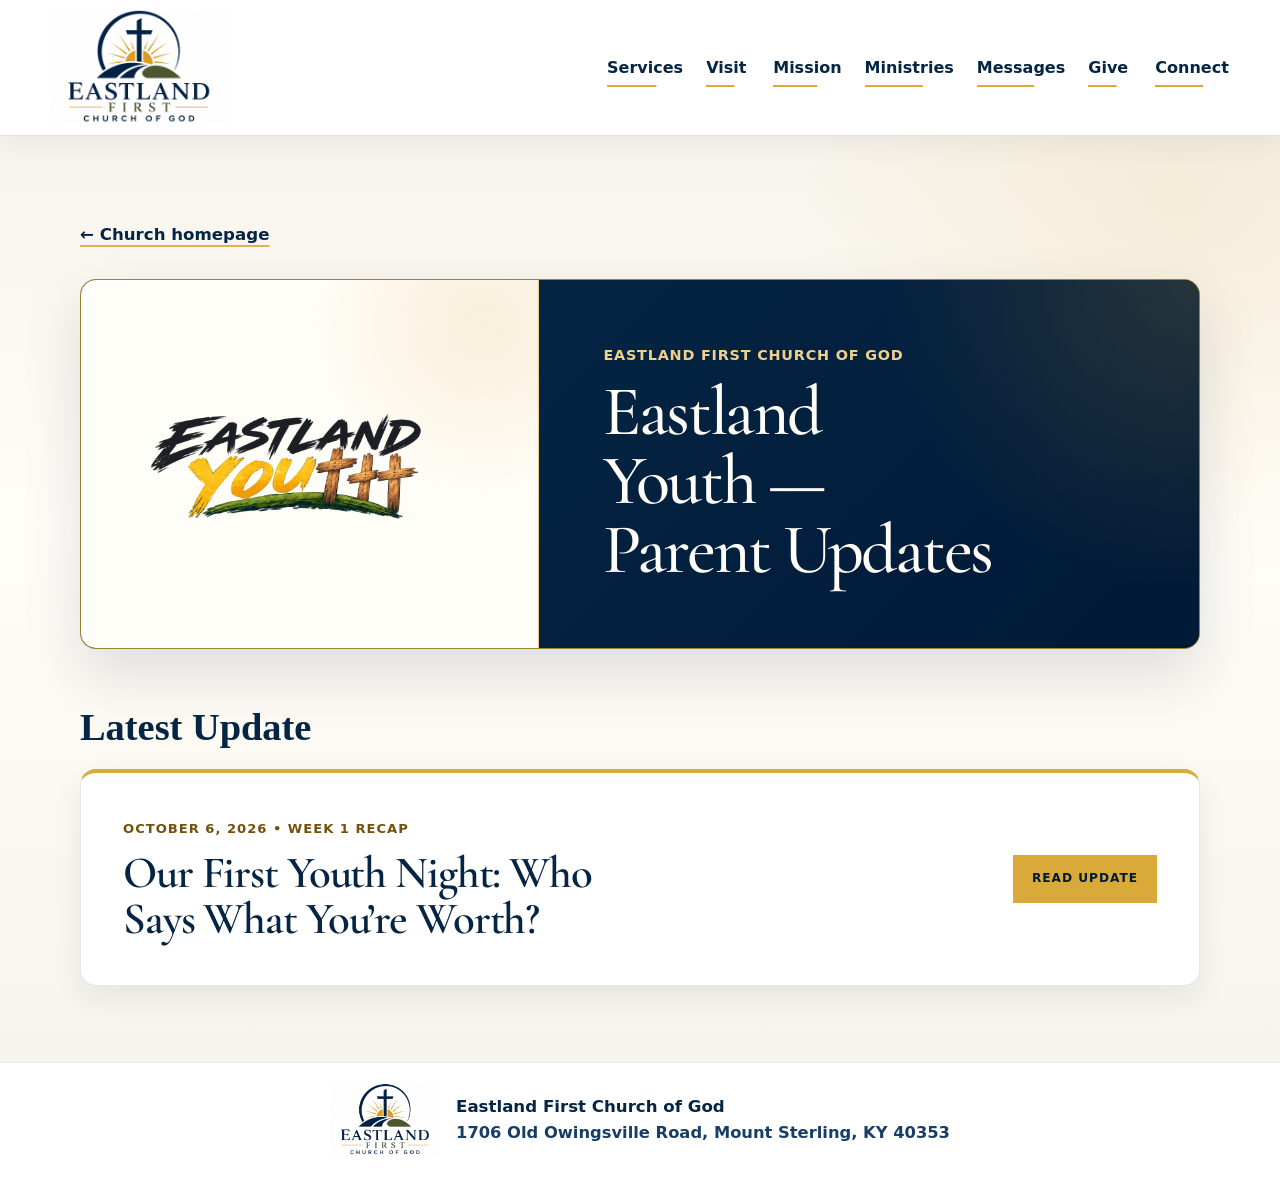
==== parent-updates/index.html @ b1d464b3 "Publish Eastland youth updates" ====
<!doctype html>
<html lang="en">
  <head>
    <!-- Google tag (gtag.js) -->
    <script async src="https://www.googletagmanager.com/gtag/js?id=G-13J60JNE1Y"></script>
    <script>
      window.dataLayer = window.dataLayer || [];
      function gtag() {
        dataLayer.push(arguments);
      }
      gtag("js", new Date());
      gtag("config", "G-13J60JNE1Y");
    </script>

    <meta charset="utf-8" />
    <meta name="viewport" content="width=device-width, initial-scale=1" />
    <meta
      name="description"
      content="Read Eastland Youth Parent Updates from Eastland First Church of God, including lesson recaps and ways families can continue the conversation at home."
    />
    <meta name="theme-color" content="#052544" />
    <meta name="apple-mobile-web-app-title" content="Eastland First" />
    <meta name="application-name" content="Eastland First Church of God" />
    <meta name="robots" content="index, follow" />
    <link rel="canonical" href="https://eastlandfirstchurchofgod.com/parent-updates/" />
    <title>Eastland Youth — Parent Updates | Eastland First Church of God</title>
    <link rel="preconnect" href="https://www.googletagmanager.com" />
    <link rel="dns-prefetch" href="https://www.googletagmanager.com" />
    <meta property="og:site_name" content="Eastland First Church of God" />
    <meta property="og:title" content="Eastland Youth — Parent Updates" />
    <meta
      property="og:description"
      content="Lesson recaps and ways families can continue the conversation at home with Eastland Youth."
    />
    <meta property="og:type" content="website" />
    <meta property="og:url" content="https://eastlandfirstchurchofgod.com/parent-updates/" />
    <meta
      property="og:image"
      content="https://eastlandfirstchurchofgod.com/assets/images/Eastland_Youth_No_Blue_Transparent.png"
    />
    <meta property="og:image:alt" content="Eastland Youth logo" />
    <meta property="og:locale" content="en_US" />
    <meta name="twitter:card" content="summary_large_image" />
    <meta name="twitter:title" content="Eastland Youth — Parent Updates" />
    <meta
      name="twitter:description"
      content="Lesson recaps and ways families can continue the conversation at home with Eastland Youth."
    />
    <meta
      name="twitter:image"
      content="https://eastlandfirstchurchofgod.com/assets/images/Eastland_Youth_No_Blue_Transparent.png"
    />
    <meta name="twitter:image:alt" content="Eastland Youth logo" />
    <link rel="icon" href="../assets/icons/favicon-32.png" sizes="32x32" type="image/png" />
    <link rel="icon" href="../assets/icons/icon-192.png" sizes="192x192" type="image/png" />
    <link rel="apple-touch-icon" href="../assets/icons/apple-touch-icon.png" />
    <link rel="manifest" href="../site.webmanifest" />
    <link rel="preconnect" href="https://fonts.googleapis.com" />
    <link rel="preconnect" href="https://fonts.gstatic.com" crossorigin />
    <link
      href="https://fonts.googleapis.com/css2?family=Cormorant+Garamond:ital,wght@0,400;0,500;0,600;1,500&amp;family=Manrope:wght@400;500;600;700&amp;display=swap"
      rel="stylesheet"
    />
    <link rel="stylesheet" href="../styles.css" />
    <link rel="stylesheet" href="../newsletter.css" />
  </head>
  <body class="newsletter-page">
    <header class="site-header">
      <a class="brand" href="../" aria-label="Eastland First Church of God home">
        <img
          src="../assets/images/eastland-logo.jpg"
          alt="Eastland First Church of God"
          width="360"
          height="240"
          decoding="async"
        />
      </a>

      <button
        class="nav-toggle"
        type="button"
        aria-expanded="false"
        aria-controls="main-navigation"
      >
        <span>Menu</span>
        <span class="nav-toggle-icon" aria-hidden="true"></span>
      </button>

      <nav class="main-nav" id="main-navigation" aria-label="Main navigation">
        <a href="../#service-times">Services</a>
        <a href="../#visit">Visit</a>
        <a href="../#mission">Mission</a>
        <a href="../#ministries">Ministries</a>
        <a href="../#messages">Messages</a>
        <a href="../#giving">Give</a>
        <a href="../#connect">Connect</a>
      </nav>
    </header>

    <main class="newsletter-main" id="top">
      <div class="newsletter-shell">
        <nav class="newsletter-utility" aria-label="Parent Updates navigation">
          <a href="../">← Church homepage</a>
        </nav>

        <header class="newsletter-masthead">
          <div class="newsletter-logo-panel">
            <img
              src="../assets/images/Eastland_Youth_No_Blue_Transparent.png"
              alt="Eastland Youth logo"
              width="2048"
              height="684"
            />
          </div>
          <div class="newsletter-heading-panel">
            <p class="eyebrow">Eastland First Church of God</p>
            <h1>Eastland Youth — Parent Updates</h1>
          </div>
        </header>

        <section class="newsletter-list" aria-labelledby="updates-list-title">
          <h2 class="newsletter-list-heading" id="updates-list-title">Latest Update</h2>
          <article class="newsletter-entry">
            <div>
              <time datetime="2026-10-06">October 6, 2026 • Week 1 Recap</time>
              <h2>Our First Youth Night: Who Says What You’re Worth?</h2>
            </div>
            <a
              class="newsletter-entry-link"
              href="2026-10-06-who-says-what-youre-worth/"
            >
              Read update
            </a>
          </article>
        </section>
      </div>
    </main>

    <footer class="site-footer">
      <img
        src="../assets/images/eastland-logo.jpg"
        alt=""
        width="180"
        height="120"
        loading="lazy"
        decoding="async"
      />
      <div>
        <p>Eastland First Church of God</p>
        <address>1706 Old Owingsville Road, Mount Sterling, KY 40353</address>
      </div>
    </footer>
    <a class="back-to-top" href="#top" aria-label="Back to top">↑</a>
    <script>
      const navigationToggle = document.querySelector(".nav-toggle");
      const mainNavigation = document.querySelector(".main-nav");
      document.body.classList.add("nav-ready");

      const closeNavigation = () => {
        navigationToggle.setAttribute("aria-expanded", "false");
        mainNavigation.classList.remove("is-open");
      };

      navigationToggle.addEventListener("click", () => {
        const isOpen = navigationToggle.getAttribute("aria-expanded") === "true";
        navigationToggle.setAttribute("aria-expanded", String(!isOpen));
        mainNavigation.classList.toggle("is-open", !isOpen);
      });

      mainNavigation.addEventListener("click", (event) => {
        if (event.target.closest("a")) closeNavigation();
      });

      document.addEventListener("keydown", (event) => {
        if (event.key === "Escape") {
          closeNavigation();
          navigationToggle.focus();
        }
      });

      const backToTopButton = document.querySelector(".back-to-top");
      const toggleBackToTop = () => {
        backToTopButton.classList.toggle("is-visible", window.scrollY > 500);
      };

      toggleBackToTop();
      window.addEventListener("scroll", toggleBackToTop, { passive: true });
    </script>
  </body>
</html>
---- styles.css ----
:root {
  --eastland-navy: #052544;
  --eastland-navy-deep: #001936;
  --eastland-blue: #163e66;
  --eastland-gold: #d9a93a;
  --eastland-olive: #5d6132;
  --eastland-cream: #f7f4ec;
  --eastland-paper: #ffffff;
  --eastland-ink: #142231;
  --shadow: 0 24px 60px rgba(0, 25, 54, 0.13);
  --shadow-soft: 0 12px 30px rgba(0, 25, 54, 0.075);
  --radius: 16px;
}

/* RCS-01: approved Premium V2 homepage hero only. */
.hero.hero-approved-v2 {
  --hero-navy-deep: #001936;
  --hero-gold: #d6a83f;
  --hero-gold-soft: #f1d18a;
  --hero-olive: #4f552b;
  --hero-display: "Cormorant Garamond", Georgia, "Times New Roman", serif;
  --hero-sans: "Manrope", "Segoe UI", Arial, Helvetica, sans-serif;
  --hero-shell: 1240px;
  position: relative;
  isolation: isolate;
  display: grid;
  grid-template-columns: 1fr;
  min-height: min(850px, calc(100svh - 88px));
  align-items: center;
  gap: 0;
  overflow: hidden;
  padding: 0;
  background: var(--hero-navy-deep);
  color: #ffffff;
  font-family: var(--hero-sans);
}

.hero.hero-approved-v2::before {
  position: absolute;
  z-index: -1;
  inset: 0;
  background:
    linear-gradient(90deg, rgba(0, 15, 34, 0.76) 0%, rgba(0, 20, 44, 0.43) 44%, rgba(0, 20, 44, 0.08) 74%, rgba(0, 20, 44, 0.02) 100%),
    linear-gradient(180deg, rgba(0, 20, 44, 0.01), rgba(0, 20, 44, 0.24));
  content: "";
}

.hero.hero-approved-v2::after {
  position: absolute;
  right: 0;
  bottom: 0;
  left: 0;
  height: 3px;
  background: linear-gradient(90deg, var(--hero-gold), #f3d78c 52%, var(--hero-olive));
  content: "";
}

.hero-approved-v2 .hero-backdrop {
  position: absolute;
  z-index: -2;
  inset: 0;
}

.hero-approved-v2 .hero-backdrop img {
  width: 100%;
  height: 100%;
  filter: saturate(0.86) contrast(1.04);
  object-fit: cover;
  object-position: center;
}

.hero-approved-v2 .hero-inner {
  position: relative;
  display: grid;
  width: min(var(--hero-shell), calc(100% - 48px));
  min-height: inherit;
  align-items: center;
  margin-inline: auto;
  padding-block: clamp(94px, 10vw, 146px) 170px;
}

.hero-approved-v2 .hero-copy {
  position: relative;
  max-width: 790px;
  padding-left: clamp(22px, 2.8vw, 38px);
}

.hero-approved-v2 .hero-copy::before {
  position: absolute;
  top: 4px;
  bottom: 8px;
  left: 0;
  width: 2px;
  background: linear-gradient(180deg, var(--hero-gold), rgba(214, 168, 63, 0.06));
  content: "";
}

.hero-approved-v2 .eyebrow-on-dark {
  max-width: none;
  margin: 0 0 14px;
  color: var(--hero-gold-soft);
  font-family: var(--hero-sans);
  font-size: 0.71rem;
  font-weight: 700;
  letter-spacing: 0.18em;
  line-height: 1.45;
  text-transform: uppercase;
}

.hero.hero-approved-v2 h1 {
  max-width: 11.8ch;
  margin: 0;
  color: inherit;
  font-family: var(--hero-display);
  font-size: clamp(3.6rem, 6.55vw, 6.75rem);
  font-weight: 500;
  letter-spacing: -0.035em;
  line-height: 0.98;
  text-shadow: 0 5px 32px rgba(0, 14, 31, 0.44);
  text-wrap: balance;
}

.hero.hero-approved-v2 h1 span,
.hero.hero-approved-v2 h1 em {
  display: block;
}

.hero.hero-approved-v2 h1 em {
  margin-top: 0.04em;
  color: var(--hero-gold-soft);
  font-weight: 500;
}

.hero-approved-v2 .hero-copy > p:not(.eyebrow) {
  max-width: 50ch;
  margin: 29px 0 0;
  color: rgba(255, 255, 255, 0.9);
  font-family: var(--hero-sans);
  font-size: clamp(1.04rem, 1.25vw, 1.17rem);
  line-height: 1.82;
  text-shadow: 0 2px 18px rgba(0, 14, 31, 0.55);
}

.hero-approved-v2 .hero-actions {
  display: flex;
  flex-wrap: wrap;
  gap: 12px;
  margin-top: 36px;
}

.hero-approved-v2 .button {
  display: inline-flex;
  min-height: 52px;
  align-items: center;
  justify-content: center;
  padding: 13px 22px;
  border: 1px solid transparent;
  border-radius: 0;
  font-family: var(--hero-sans);
  font-size: 0.73rem;
  font-weight: 700;
  letter-spacing: 0.11em;
  line-height: 1.25;
  text-align: center;
  text-decoration: none;
  text-transform: uppercase;
}

.hero-approved-v2 .button-gold {
  background: var(--hero-gold);
  color: var(--hero-navy-deep);
}

.hero-approved-v2 .button-gold:hover,
.hero-approved-v2 .button-gold:focus-visible {
  background: #e4bd61;
  box-shadow: 0 14px 34px rgba(0, 15, 34, 0.24);
}

.hero-approved-v2 .button-ghost {
  border-color: rgba(255, 255, 255, 0.55);
  color: #ffffff;
}

.hero-approved-v2 .button-ghost:hover,
.hero-approved-v2 .button-ghost:focus-visible {
  border-color: #ffffff;
  background: rgba(255, 255, 255, 0.1);
}

.hero-approved-v2 .hero-service-note {
  position: absolute;
  right: 0;
  bottom: 0;
  display: grid;
  width: min(620px, 52vw);
  padding: 25px 30px 27px;
  border-top: 1px solid rgba(255, 255, 255, 0.22);
  border-left: 1px solid rgba(255, 255, 255, 0.22);
  background: rgba(0, 25, 54, 0.9);
  backdrop-filter: blur(16px);
}

.hero-approved-v2 .hero-service-note > span {
  color: var(--hero-gold-soft);
  font-size: 0.66rem;
  font-weight: 700;
  letter-spacing: 0.18em;
  text-transform: uppercase;
}

.hero-approved-v2 .hero-service-times {
  display: grid;
  grid-template-columns: repeat(3, minmax(0, 1fr));
  gap: 16px;
  margin-top: 11px;
}

.hero-approved-v2 .hero-service-times > div + div {
  padding-left: 18px;
  border-left: 1px solid rgba(255, 255, 255, 0.2);
}

.hero-approved-v2 .hero-service-label {
  display: block;
  color: rgba(255, 255, 255, 0.65);
  font-size: 0.63rem;
  font-weight: 700;
  letter-spacing: 0.12em;
  text-transform: uppercase;
}

.hero-approved-v2 .hero-service-times strong {
  display: block;
  margin-top: 4px;
  font-family: var(--hero-display);
  font-size: clamp(1.45rem, 2vw, 1.9rem);
  font-weight: 500;
  letter-spacing: -0.025em;
  line-height: 1.1;
}

.hero-approved-v2 .hero-service-times .hero-time-period {
  display: inline;
  margin-left: 3px;
  color: rgba(255, 255, 255, 0.68);
  font-family: var(--hero-sans);
  font-size: 0.5em;
  font-weight: 700;
  letter-spacing: 0.1em;
  vertical-align: 0.22em;
}

.hero-approved-v2 .hero-service-note a {
  margin-top: 13px;
  color: rgba(255, 255, 255, 0.74);
  font-size: 0.72rem;
  font-weight: 600;
  letter-spacing: 0.035em;
  text-decoration: none;
}

.hero-approved-v2 .hero-service-note a span {
  color: var(--hero-gold-soft);
}

@media (max-width: 960px) {
  .hero.hero-approved-v2 {
    min-height: 780px;
  }

  .hero-approved-v2 .hero-backdrop img {
    object-position: 62% center;
  }
}

@media (max-width: 680px) {
  .hero.hero-approved-v2 {
    min-height: 820px;
    align-items: end;
  }

  .hero.hero-approved-v2::before {
    background:
      linear-gradient(180deg, rgba(0, 20, 44, 0.03) 8%, rgba(0, 20, 44, 0.57) 45%, rgba(0, 20, 44, 0.98) 78%, rgba(0, 20, 44, 1) 100%);
  }

  .hero-approved-v2 .hero-backdrop img {
    object-fit: contain;
    object-position: center top;
  }

  .hero-approved-v2 .hero-inner {
    display: block;
    width: min(100% - 40px, var(--hero-shell));
    padding: 210px 0 0;
  }

  .hero-approved-v2 .hero-copy {
    padding-left: 18px;
  }

  .hero-approved-v2 .eyebrow-on-dark {
    max-width: 34ch;
    font-size: 0.7rem;
  }

  .hero.hero-approved-v2 h1 {
    max-width: 10.5ch;
    font-size: clamp(3rem, 14vw, 4.35rem);
  }

  .hero-approved-v2 .hero-copy > p:not(.eyebrow) {
    margin-top: 17px;
    font-size: 1.02rem;
    line-height: 1.58;
  }

  .hero-approved-v2 .hero-actions {
    display: grid;
    margin-top: 25px;
  }

  .hero-approved-v2 .hero-service-note {
    position: relative;
    right: auto;
    bottom: auto;
    width: calc(100% + 40px);
    margin: 40px -20px 0;
    padding: 23px 20px 26px;
    border-right: 1px solid rgba(255, 255, 255, 0.22);
  }

  .hero-approved-v2 .hero-service-times {
    grid-template-columns: repeat(2, minmax(0, 1fr));
    gap: 14px;
  }

  .hero-approved-v2 .hero-service-times > div:nth-child(3) {
    grid-column: 1 / -1;
    padding-top: 14px;
    padding-left: 0;
    border-top: 1px solid rgba(255, 255, 255, 0.2);
    border-left: 0;
  }

  .hero-approved-v2 .button {
    width: 100%;
  }
}

@media (max-width: 960px) and (max-height: 560px) and (orientation: landscape) {
  .hero.hero-approved-v2 {
    min-height: calc(100svh - 88px);
  }

  .hero-approved-v2 .hero-inner {
    padding-block: 28px;
  }

  .hero.hero-approved-v2 h1 {
    max-width: 20ch;
    font-size: clamp(2.3rem, 5.5vw, 2.9rem);
  }

  .hero-approved-v2 .hero-copy > p:not(.eyebrow) {
    display: none;
  }

  .hero-approved-v2 .hero-actions {
    margin-top: 18px;
  }
}

* {
  box-sizing: border-box;
}

html {
  scroll-behavior: smooth;
}

section[id] {
  scroll-margin-top: 150px;
}

#top {
  scroll-margin-top: 150px;
}

body {
  margin: 0;
  background: var(--eastland-cream);
  color: var(--eastland-ink);
  font-family:
    Inter, ui-sans-serif, system-ui, -apple-system, BlinkMacSystemFont, "Segoe UI",
    sans-serif;
  font-size: 1.04rem;
  line-height: 1.6;
}

img {
  display: block;
  max-width: 100%;
  height: auto;
}

a {
  color: inherit;
}

a:focus-visible,
button:focus-visible {
  outline: 3px solid var(--eastland-gold);
  outline-offset: 4px;
}

a,
button,
.button,
.image-card,
.info-card,
.announcement-card,
.featured-event,
.connect-list a,
.hero-media,
.split-section picture {
  transition:
    background-color 0.25s ease,
    border-color 0.25s ease,
    box-shadow 0.25s ease,
    color 0.25s ease,
    opacity 0.25s ease,
    transform 0.25s ease;
}

.site-header {
  position: sticky;
  top: 0;
  z-index: 10;
  display: flex;
  align-items: center;
  justify-content: space-between;
  gap: clamp(18px, 3vw, 40px);
  padding: 9px clamp(18px, 4vw, 56px);
  background: rgba(255, 255, 255, 0.97);
  border-bottom: 1px solid rgba(5, 37, 68, 0.12);
  box-shadow: 0 8px 28px rgba(0, 25, 54, 0.055);
  backdrop-filter: blur(12px);
}

.brand {
  display: inline-flex;
  align-items: center;
  width: min(176px, 38vw);
}

.brand img {
  background: var(--eastland-paper);
  mix-blend-mode: multiply;
}

.main-nav {
  display: flex;
  align-items: center;
  gap: clamp(13px, 1.8vw, 26px);
  color: var(--eastland-navy);
  font-size: 1rem;
  font-weight: 700;
}

.main-nav a {
  position: relative;
  min-width: 44px;
  min-height: 44px;
  padding: 10px 0;
  text-decoration: none;
}

.nav-toggle {
  display: none;
}

.main-nav a::after,
.text-link::after {
  position: absolute;
  right: 0;
  bottom: 3px;
  left: 0;
  height: 2px;
  background: var(--eastland-gold);
  content: "";
  transform: scaleX(0.65);
  transform-origin: left;
  transition: transform 0.25s ease;
}

.main-nav a:hover::after,
.main-nav a:focus-visible::after,
.text-link:hover::after,
.text-link:focus-visible::after {
  transform: scaleX(1);
}

.text-link {
  position: relative;
  text-decoration: none;
}

.main-nav a,
.text-link {
  text-decoration-color: rgba(217, 169, 58, 0.65);
  text-decoration-thickness: 2px;
  text-underline-offset: 5px;
}

.hero {
  display: grid;
  grid-template-columns: minmax(0, 0.9fr) minmax(380px, 1.1fr);
  align-items: center;
  gap: clamp(28px, 5vw, 72px);
  min-height: min(760px, calc(100svh - 76px));
  padding: clamp(62px, 7vw, 96px) clamp(20px, 5vw, 80px);
  background:
    radial-gradient(circle at 72% 32%, rgba(217, 169, 58, 0.16), transparent 34%),
    linear-gradient(115deg, rgba(0, 25, 54, 0.94), rgba(5, 37, 68, 0.84)),
    var(--eastland-navy);
  color: var(--eastland-paper);
}

.hero-copy {
  max-width: 660px;
}

.eyebrow {
  margin: 0 0 10px;
  color: var(--eastland-gold);
  font-size: 0.9rem;
  font-weight: 800;
  letter-spacing: 0.055em;
  text-transform: uppercase;
}

h1,
h2,
h3,
p {
  overflow-wrap: anywhere;
}

h1,
h2,
h3 {
  margin: 0;
  color: inherit;
  line-height: 1.08;
}

h1 {
  max-width: 11.5ch;
  font-family: Georgia, "Times New Roman", serif;
  font-size: clamp(3rem, 6vw, 5.7rem);
  font-weight: 700;
}

h2 {
  font-family: Georgia, "Times New Roman", serif;
  font-size: clamp(2rem, 3.6vw, 3.65rem);
}

h3 {
  color: var(--eastland-navy);
  font-size: 1.32rem;
}

.hero p:not(.eyebrow),
.split-section p,
.connect-section p {
  max-width: 58ch;
  margin: 18px 0 0;
  font-size: clamp(1.12rem, 1.35vw, 1.22rem);
}

.hero-actions {
  display: flex;
  flex-wrap: wrap;
  gap: 12px;
  margin-top: 30px;
}

.button {
  display: inline-flex;
  min-height: 50px;
  align-items: center;
  justify-content: center;
  padding: 12px 22px;
  border: 2px solid transparent;
  border-radius: var(--radius);
  font-size: 1.03rem;
  font-weight: 800;
  text-decoration: none;
}

.button:hover,
.button:focus-visible,
.connect-list a:hover,
.connect-list a:focus-visible {
  box-shadow: 0 16px 34px rgba(0, 25, 54, 0.18);
  transform: translateY(-3px);
}

.button.primary {
  background: var(--eastland-gold);
  color: var(--eastland-navy-deep);
}

.button.primary:hover,
.button.primary:focus-visible {
  background: #e5b84a;
}

.button.secondary {
  border-color: rgba(255, 255, 255, 0.7);
  color: var(--eastland-paper);
}

.button.secondary:hover,
.button.secondary:focus-visible {
  background: rgba(255, 255, 255, 0.09);
  border-color: var(--eastland-paper);
}

.hero-media,
.split-section picture,
.image-card picture,
.announcement-grid picture {
  overflow: hidden;
  border-radius: var(--radius);
  background: var(--eastland-paper);
  box-shadow: var(--shadow);
}

.hero-media {
  position: relative;
  border: 1px solid rgba(255, 255, 255, 0.2);
  border-radius: 20px;
}

.hero-media::after {
  position: absolute;
  inset: 0;
  border-radius: inherit;
  background: linear-gradient(180deg, transparent 68%, rgba(0, 25, 54, 0.12));
  content: "";
  pointer-events: none;
}

.hero-media:hover,
.split-section picture:hover {
  box-shadow: 0 30px 70px rgba(0, 25, 54, 0.2);
  transform: translateY(-3px);
}

.hero-media img {
  width: 100%;
  aspect-ratio: 3 / 2;
  object-fit: cover;
}

.service-band {
  display: grid;
  grid-template-columns: minmax(220px, 0.34fr) 1fr;
  gap: clamp(24px, 5vw, 56px);
  padding: clamp(46px, 6vw, 76px) clamp(20px, 5vw, 80px);
  border-bottom: 1px solid rgba(5, 37, 68, 0.08);
  background:
    linear-gradient(180deg, var(--eastland-paper), rgba(247, 244, 236, 0.42)),
    var(--eastland-paper);
}

.service-band h2 {
  color: var(--eastland-navy);
}

.service-band p {
  max-width: 34ch;
  margin: 14px 0 0;
  font-size: 1.08rem;
}

.time-grid {
  display: grid;
  grid-template-columns: repeat(4, minmax(0, 1fr));
  gap: clamp(12px, 1.6vw, 18px);
}

.time-grid article {
  position: relative;
  min-height: 142px;
  overflow: hidden;
  padding: 24px;
  border: 1px solid rgba(5, 37, 68, 0.1);
  border-radius: var(--radius);
  background:
    linear-gradient(180deg, rgba(255, 255, 255, 0.86), rgba(247, 244, 236, 0.96)),
    var(--eastland-cream);
  box-shadow: var(--shadow-soft);
  transition:
    border-color 0.25s ease,
    box-shadow 0.25s ease,
    transform 0.25s ease;
}

.time-grid article::before {
  position: absolute;
  top: 0;
  right: 0;
  left: 0;
  height: 5px;
  background: linear-gradient(90deg, var(--eastland-gold), rgba(217, 169, 58, 0.28));
  content: "";
}

.time-grid article::after {
  position: absolute;
  right: -34px;
  bottom: -44px;
  width: 118px;
  height: 118px;
  border-radius: 999px;
  background: rgba(217, 169, 58, 0.09);
  content: "";
}

.time-grid article:hover,
.time-grid article:focus-within {
  border-color: rgba(217, 169, 58, 0.42);
  box-shadow: 0 18px 42px rgba(0, 25, 54, 0.12);
  transform: translateY(-3px);
}

.time-grid span,
.time-grid strong {
  display: block;
}

.time-grid span {
  color: var(--eastland-blue);
  font-size: clamp(1rem, 1.15vw, 1.08rem);
  font-weight: 800;
  position: relative;
  z-index: 1;
}

.time-grid strong {
  position: relative;
  z-index: 1;
  margin-top: 13px;
  color: var(--eastland-navy-deep);
  font-size: clamp(1.72rem, 2.5vw, 2.35rem);
  line-height: 1;
}

.split-section {
  display: grid;
  grid-template-columns: minmax(300px, 1fr) minmax(0, 0.82fr);
  align-items: center;
  gap: clamp(28px, 5vw, 64px);
  padding: clamp(56px, 8vw, 112px) clamp(20px, 5vw, 80px);
  background: var(--eastland-cream);
}

.split-section img {
  width: 100%;
  aspect-ratio: 3 / 2;
  object-fit: cover;
}

.split-section h2,
.content-section h2,
.connect-section h2 {
  color: var(--eastland-navy);
}

.text-link {
  display: inline-flex;
  margin-top: 22px;
  padding-bottom: 4px;
  color: var(--eastland-navy);
  font-weight: 800;
}

.content-section {
  padding: clamp(54px, 7vw, 92px) clamp(20px, 5vw, 80px);
  background: var(--eastland-paper);
}

.pastors {
  border-top: 1px solid rgba(5, 37, 68, 0.08);
  border-bottom: 1px solid rgba(5, 37, 68, 0.08);
  background:
    linear-gradient(180deg, rgba(255, 255, 255, 0.98), rgba(247, 244, 236, 0.56)),
    var(--eastland-paper);
}

.section-heading {
  max-width: 720px;
  margin-bottom: clamp(26px, 3.5vw, 40px);
}

.section-heading > p:last-child {
  max-width: 64ch;
  margin: 14px 0 0;
  font-size: 1.08rem;
}

.info-grid {
  display: grid;
  gap: clamp(16px, 2vw, 26px);
}

.four-column {
  grid-template-columns: repeat(4, minmax(0, 1fr));
}

.visit-section {
  background: var(--eastland-cream);
}

.visit-section .info-card {
  position: relative;
  padding: 26px;
  border-top: 3px solid rgba(217, 169, 58, 0.85);
  box-shadow: 0 10px 26px rgba(0, 25, 54, 0.065);
}

.visit-mark {
  display: inline-flex;
  width: 38px;
  height: 38px;
  align-items: center;
  justify-content: center;
  margin-bottom: 18px;
  border-radius: 999px;
  background: rgba(217, 169, 58, 0.14);
  color: var(--eastland-navy);
  font-size: 0.92rem;
  font-weight: 900;
}

.visit-section .info-card > p:last-child {
  margin-top: 12px;
  color: #334353;
  font-size: 0.98rem;
  line-height: 1.65;
}

.mission-section {
  position: relative;
  overflow: hidden;
  padding: clamp(64px, 8vw, 104px) clamp(20px, 5vw, 80px);
  background:
    radial-gradient(circle at 50% -15%, rgba(217, 169, 58, 0.2), transparent 36%),
    var(--eastland-navy);
  color: var(--eastland-paper);
  text-align: center;
}

.mission-section::after {
  position: absolute;
  bottom: -90px;
  left: 50%;
  width: 250px;
  height: 250px;
  border: 1px solid rgba(217, 169, 58, 0.2);
  border-radius: 999px;
  content: "";
  transform: translateX(-50%);
}

.mission-inner {
  position: relative;
  z-index: 1;
  max-width: 940px;
  margin: 0 auto;
}

.mission-section h2 {
  max-width: 18ch;
  margin: 0 auto;
  color: var(--eastland-paper);
  font-size: clamp(2.5rem, 4.6vw, 4.15rem);
}

.mission-copy {
  max-width: 740px;
  margin: 24px auto 0;
  font-size: clamp(1.08rem, 1.35vw, 1.2rem);
  line-height: 1.8;
}

.mission-quote {
  max-width: 800px;
  margin: 34px auto 0;
  padding-top: 26px;
  border-top: 1px solid rgba(255, 255, 255, 0.18);
  color: rgba(255, 255, 255, 0.84);
  font-family: Georgia, "Times New Roman", serif;
  font-size: clamp(1.04rem, 1.5vw, 1.24rem);
  font-style: italic;
}

.mission-quote cite {
  display: block;
  margin-top: 12px;
  color: var(--eastland-gold);
  font-family: Inter, ui-sans-serif, system-ui, sans-serif;
  font-size: 0.84rem;
  font-style: normal;
  font-weight: 800;
  letter-spacing: 0.05em;
  text-transform: uppercase;
}

.two-column {
  grid-template-columns: repeat(2, minmax(0, 1fr));
}

.info-card,
.featured-event,
.announcement-card {
  border: 1px solid rgba(5, 37, 68, 0.1);
  border-radius: var(--radius);
  background: var(--eastland-paper);
  box-shadow: var(--shadow-soft);
}

.info-card {
  padding: clamp(22px, 3vw, 34px);
}

.leader-card {
  position: relative;
  display: grid;
  align-content: start;
  overflow: hidden;
  background:
    linear-gradient(180deg, var(--eastland-paper), rgba(247, 244, 236, 0.38)),
    var(--eastland-paper);
}

.leader-card > p:last-child {
  max-width: 62ch;
  margin-top: 16px;
  line-height: 1.7;
}

.leader-card::after {
  position: absolute;
  right: 22px;
  bottom: 22px;
  width: 82px;
  height: 82px;
  border: 14px solid rgba(217, 169, 58, 0.12);
  border-radius: 999px;
  content: "";
  pointer-events: none;
}

.leader-photo {
  display: block;
  overflow: hidden;
  margin: calc(clamp(22px, 3vw, 34px) * -1) calc(clamp(22px, 3vw, 34px) * -1)
    24px;
  border-radius: var(--radius) var(--radius) 0 0;
  background: var(--eastland-cream);
}

.leader-photo img {
  width: 100%;
  aspect-ratio: 4 / 3;
  object-fit: cover;
  object-position: center 35%;
  transition: transform 0.45s ease;
}

.leader-photo-associate img {
  object-position: center;
}

.leader-card:hover .leader-photo img,
.leader-card:focus-within .leader-photo img {
  transform: scale(1.035);
}

.leader-card .label {
  display: inline-flex;
  width: fit-content;
  margin-bottom: 10px;
  padding: 6px 10px;
  border-radius: 999px;
  background: rgba(217, 169, 58, 0.14);
  color: var(--eastland-navy);
}

.leader-card h3 {
  position: relative;
  padding-bottom: 14px;
}

.leader-card h3::after {
  position: absolute;
  bottom: 0;
  left: 0;
  width: 74px;
  height: 4px;
  border-radius: 999px;
  background: var(--eastland-gold);
  content: "";
}

.youth-leaders-subsection {
  margin-top: clamp(38px, 5vw, 64px);
  padding-top: clamp(32px, 4vw, 50px);
  border-top: 1px solid rgba(5, 37, 68, 0.12);
}

.youth-leaders-heading {
  margin-bottom: clamp(20px, 2.5vw, 30px);
}

.youth-leaders-heading h3 {
  margin: 0;
  color: var(--eastland-navy);
  font-size: clamp(2rem, 3.25vw, 2.8rem);
}

.youth-leaders-card {
  display: grid;
  width: min(920px, 100%);
  grid-template-columns: minmax(280px, 0.9fr) minmax(0, 1.1fr);
  align-items: stretch;
  overflow: hidden;
  padding: 0;
  background:
    linear-gradient(135deg, var(--eastland-paper), rgba(247, 244, 236, 0.52)),
    var(--eastland-paper);
}

.youth-leaders-photo {
  display: block;
  min-width: 0;
  overflow: hidden;
  background: var(--eastland-cream);
}

.youth-leaders-photo img {
  width: 100%;
  height: 100%;
  min-height: 350px;
  object-fit: cover;
  object-position: center 30%;
  transition: transform 0.45s ease;
}

.youth-leaders-card:hover .youth-leaders-photo img,
.youth-leaders-card:focus-within .youth-leaders-photo img {
  transform: scale(1.025);
}

.youth-leaders-copy {
  align-self: center;
  padding: clamp(28px, 4vw, 48px);
}

.youth-leaders-copy h4 {
  position: relative;
  margin: 0;
  padding-bottom: 14px;
  color: var(--eastland-navy);
  font-family: "Cormorant Garamond", Georgia, "Times New Roman", serif;
  font-size: clamp(1.9rem, 3vw, 2.55rem);
  font-weight: 600;
  letter-spacing: -0.02em;
  line-height: 1.05;
}

.youth-leaders-copy h4::after {
  position: absolute;
  bottom: 0;
  left: 0;
  width: 74px;
  height: 4px;
  border-radius: 999px;
  background: var(--eastland-gold);
  content: "";
}

.youth-leaders-copy p {
  max-width: 55ch;
  margin: 18px 0 0;
  line-height: 1.7;
}

.info-card:hover,
.info-card:focus-within,
.featured-event:hover,
.featured-event:focus-within,
.image-card:hover,
.image-card:focus-within,
.announcement-card:hover,
.announcement-card:focus-within {
  box-shadow: 0 20px 44px rgba(0, 25, 54, 0.13);
  transform: translateY(-3px);
}

.info-card h3,
.featured-event h3,
.announcement-card h3 {
  margin-top: 4px;
}

.info-card p:last-child,
.featured-event p,
.announcement-card p {
  margin-bottom: 0;
}

.label {
  margin: 0 0 6px;
  color: var(--eastland-olive);
  font-size: 0.92rem;
  font-weight: 800;
  text-transform: uppercase;
}

.card-grid,
.announcement-grid {
  display: grid;
  grid-template-columns: repeat(3, minmax(0, 1fr));
  gap: clamp(16px, 2vw, 26px);
}

.image-card {
  display: flex;
  min-width: 0;
  flex-direction: column;
  overflow: hidden;
  border: 1px solid rgba(5, 37, 68, 0.1);
  border-radius: var(--radius);
  background: var(--eastland-paper);
  box-shadow: var(--shadow-soft);
}

.image-card picture {
  display: block;
  border-radius: 0;
  box-shadow: none;
}

.image-card .youth-ministry-logo {
  display: grid;
  aspect-ratio: 16 / 10;
  place-items: center;
  padding: clamp(24px, 3.5vw, 48px) clamp(20px, 3vw, 38px);
  border-bottom: 3px solid rgba(217, 169, 58, 0.72);
  background:
    radial-gradient(circle at 88% 12%, rgba(217, 169, 58, 0.18), transparent 34%),
    linear-gradient(145deg, #fffdf8 0%, #f7f4ec 74%, rgba(5, 37, 68, 0.08) 100%);
}

.image-card img,
.announcement-grid img {
  width: 100%;
  aspect-ratio: 16 / 10;
  object-fit: cover;
  transition: transform 0.45s ease;
}

.youth-ministry-card .youth-ministry-logo img {
  width: 100%;
  height: 100%;
  max-height: 100%;
  aspect-ratio: auto;
  object-fit: contain;
  transform: none;
}

.youth-ministry-card:hover .youth-ministry-logo img,
.youth-ministry-card:focus-within .youth-ministry-logo img {
  transform: none;
}

.image-card:hover img,
.image-card:focus-within img,
.announcement-card:hover img,
.announcement-card:focus-within img,
.hero-media:hover img,
.split-section picture:hover img {
  transform: scale(1.035);
}

.image-card div {
  flex: 1;
  padding: 24px;
}

.image-card p {
  margin: 10px 0 0;
  font-size: 1rem;
  line-height: 1.65;
}

.youth-parent-updates-link {
  display: inline-flex;
  min-height: 44px;
  align-items: center;
  align-self: flex-start;
  margin-top: 14px;
  color: var(--eastland-navy);
  font-weight: 800;
}

.announcements {
  background:
    linear-gradient(180deg, rgba(255, 255, 255, 0.94), rgba(247, 244, 236, 0.96)),
    var(--eastland-cream);
}

.messages-section {
  position: relative;
  overflow: hidden;
  background:
    radial-gradient(circle at 88% 28%, rgba(217, 169, 58, 0.15), transparent 28%),
    linear-gradient(180deg, rgba(255, 255, 255, 0.98), rgba(247, 244, 236, 0.76)),
    var(--eastland-paper);
}

.messages-section {
  display: grid;
  grid-template-columns: minmax(0, 1fr) auto;
  align-items: center;
  gap: clamp(28px, 6vw, 90px);
}

.messages-section .section-heading {
  max-width: 760px;
}

.messages-actions {
  display: flex;
  flex-wrap: wrap;
  gap: 12px;
  justify-content: flex-end;
  margin-top: 0;
}

.messages-actions .button.secondary {
  border-color: var(--eastland-navy);
  background: transparent;
  color: var(--eastland-navy);
}

.app-section {
  display: grid;
  grid-template-columns: minmax(0, 1.2fr) minmax(230px, 0.45fr);
  align-items: center;
  gap: clamp(28px, 5vw, 64px);
  padding: clamp(48px, 6vw, 72px) clamp(20px, 5vw, 80px);
  overflow: hidden;
  background:
    radial-gradient(circle at 82% 20%, rgba(217, 169, 58, 0.18), transparent 28%),
    linear-gradient(135deg, var(--eastland-paper), rgba(247, 244, 236, 0.92));
  border-bottom: 1px solid rgba(5, 37, 68, 0.08);
}

.app-copy p:not(.eyebrow) {
  max-width: 62ch;
  margin: 16px 0 0;
  font-size: 1.06rem;
}

.install-steps {
  display: grid;
  grid-template-columns: repeat(3, minmax(0, 1fr));
  gap: 12px;
  max-width: 640px;
  margin: 26px 0 0;
  padding: 0;
  list-style: none;
}

.install-steps li {
  display: grid;
  grid-template-columns: 38px 1fr;
  align-items: start;
  gap: 12px;
  padding: 14px;
  border: 1px solid rgba(5, 37, 68, 0.1);
  border-radius: var(--radius);
  background: rgba(255, 255, 255, 0.78);
  box-shadow: var(--shadow-soft);
}

.install-steps li > span {
  display: inline-flex;
  width: 38px;
  height: 38px;
  align-items: center;
  justify-content: center;
  border-radius: 999px;
  background: var(--eastland-navy);
  color: var(--eastland-gold);
  font-size: 1rem;
  font-weight: 900;
}

.install-steps strong {
  display: block;
  color: var(--eastland-navy);
  font-size: 0.98rem;
}

.install-steps p {
  margin: 4px 0 0;
  font-size: 0.88rem;
  line-height: 1.5;
}

.app-preview {
  position: relative;
  display: grid;
  min-height: 390px;
  place-items: center;
}

.phone-mockup {
  position: relative;
  width: min(230px, 70vw);
  min-height: 370px;
  overflow: hidden;
  padding: 27px 15px 18px;
  border: 7px solid #111827;
  border-radius: 34px;
  background: var(--eastland-paper);
  box-shadow: 0 32px 80px rgba(0, 25, 54, 0.24);
  transform: rotate(2deg);
}

.phone-speaker {
  position: absolute;
  top: 9px;
  left: 50%;
  width: 70px;
  height: 12px;
  border-radius: 999px;
  background: #111827;
  transform: translateX(-50%);
}

.phone-mockup img {
  width: 122px;
  margin: 12px auto 14px;
  mix-blend-mode: multiply;
}

.phone-nav {
  display: grid;
  grid-template-columns: repeat(2, minmax(0, 1fr));
  gap: 6px;
}

.phone-nav span {
  display: inline-flex;
  min-height: 30px;
  align-items: center;
  justify-content: center;
  border: 1px solid rgba(5, 37, 68, 0.1);
  border-radius: 999px;
  background: var(--eastland-cream);
  color: var(--eastland-navy);
  font-size: 0.67rem;
  font-weight: 800;
  box-shadow: 0 6px 16px rgba(0, 25, 54, 0.08);
}

.phone-nav span:last-child {
  grid-column: 1 / -1;
}

.phone-hero {
  margin: 18px -15px -18px;
  padding: 22px 17px 60px;
  background: var(--eastland-navy);
  color: var(--eastland-paper);
}

.phone-hero small {
  display: block;
  color: var(--eastland-gold);
  font-size: 0.72rem;
  font-weight: 900;
  text-transform: uppercase;
}

.phone-hero strong {
  display: block;
  max-width: 9ch;
  margin-top: 10px;
  font-family: Georgia, "Times New Roman", serif;
  font-size: 1.75rem;
  line-height: 1.02;
}

.app-icon-card {
  position: absolute;
  right: -8px;
  bottom: 18px;
  display: grid;
  width: 112px;
  place-items: center;
  padding: 12px;
  border-radius: 24px;
  background: var(--eastland-paper);
  box-shadow: 0 22px 54px rgba(0, 25, 54, 0.2);
}

.app-icon-card img {
  width: 62px;
  border-radius: 16px;
}

.app-icon-card strong {
  margin-top: 8px;
  color: var(--eastland-navy);
  font-size: 1rem;
  letter-spacing: 0.04em;
}

.giving-section {
  display: flex;
  align-items: center;
  justify-content: space-between;
  gap: clamp(24px, 5vw, 64px);
  padding: clamp(46px, 5.5vw, 66px) clamp(20px, 5vw, 80px);
  background:
    radial-gradient(circle at 82% 22%, rgba(217, 169, 58, 0.1), transparent 28%),
    linear-gradient(110deg, rgba(5, 37, 68, 0.98), rgba(22, 62, 102, 0.94)),
    var(--eastland-navy);
  color: var(--eastland-paper);
}

.giving-section h2 {
  color: var(--eastland-paper);
}

.giving-heading {
  display: flex;
  align-items: center;
  flex-wrap: wrap;
  gap: 14px;
}

.status-badge {
  display: inline-flex;
  padding: 6px 10px;
  border: 1px solid rgba(217, 169, 58, 0.4);
  border-radius: 999px;
  background: rgba(217, 169, 58, 0.12);
  color: var(--eastland-gold);
  font-size: 0.78rem;
  font-weight: 900;
  letter-spacing: 0.05em;
  text-transform: uppercase;
}

.giving-link {
  min-height: 44px;
  align-items: center;
  margin-top: 0;
  color: var(--eastland-paper);
}

.giving-section p {
  max-width: 60ch;
  margin: 16px 0 0;
  font-size: 1.12rem;
}

.featured-event {
  display: flex;
  align-items: center;
  justify-content: space-between;
  gap: 24px;
  margin-bottom: 0;
  padding: clamp(22px, 3vw, 34px);
}

.worship-featured {
  position: relative;
  overflow: hidden;
  background:
    linear-gradient(90deg, rgba(255, 255, 255, 0.98) 0 58%, rgba(5, 37, 68, 0.88)),
    url("assets/images/eastland-church-hero.jpg") center right / cover;
}

.worship-featured::after {
  position: absolute;
  right: -50px;
  bottom: -70px;
  width: 240px;
  height: 240px;
  border: 24px solid rgba(217, 169, 58, 0.22);
  border-radius: 999px;
  content: "";
}

.worship-featured > * {
  position: relative;
  z-index: 1;
}

.worship-callout {
  display: grid;
  min-width: min(280px, 100%);
  padding: 22px;
  border: 1px solid rgba(255, 255, 255, 0.24);
  border-radius: var(--radius);
  background: rgba(5, 37, 68, 0.86);
  color: var(--eastland-paper);
  box-shadow: 0 18px 44px rgba(0, 25, 54, 0.18);
}

.worship-callout span {
  color: var(--eastland-gold);
  font-size: 0.92rem;
  font-weight: 900;
  text-transform: uppercase;
}

.worship-callout strong {
  margin-top: 8px;
  font-family: Georgia, "Times New Roman", serif;
  font-size: clamp(1.8rem, 3vw, 2.8rem);
  line-height: 1.02;
}

.announcement-grid article {
  min-width: 0;
}

.announcement-grid picture {
  display: block;
}

.announcement-card {
  overflow: hidden;
}

.announcement-card picture {
  border-radius: 0;
  box-shadow: none;
}

.announcement-card div {
  padding: 22px;
}

.connect-section {
  display: grid;
  grid-template-columns: minmax(0, 1fr) minmax(300px, 460px);
  gap: clamp(24px, 5vw, 64px);
  padding: clamp(60px, 7vw, 88px) clamp(20px, 5vw, 80px);
  background:
    radial-gradient(circle at 12% 100%, rgba(217, 169, 58, 0.11), transparent 30%),
    var(--eastland-navy);
  color: var(--eastland-paper);
}

.connect-section h2 {
  color: var(--eastland-paper);
}

.connect-list {
  display: grid;
  gap: 12px;
  align-content: center;
}

.connect-list a {
  display: flex;
  align-items: center;
  min-height: 54px;
  padding: 14px 18px;
  border: 1px solid rgba(255, 255, 255, 0.18);
  border-radius: var(--radius);
  background: rgba(255, 255, 255, 0.08);
  color: var(--eastland-paper);
  font-size: 0.98rem;
  font-weight: 800;
  text-decoration: none;
}

.connect-service {
  margin-top: 28px !important;
  padding-left: 18px;
  border-left: 3px solid var(--eastland-gold);
  color: rgba(255, 255, 255, 0.86);
  font-size: 1rem !important;
}

.connect-list a:hover,
.connect-list a:focus-visible {
  background: rgba(255, 255, 255, 0.14);
  border-color: rgba(255, 255, 255, 0.34);
}

.site-footer {
  display: flex;
  align-items: center;
  justify-content: center;
  gap: 16px;
  padding: 24px 18px;
  border-top: 1px solid rgba(5, 37, 68, 0.1);
  background: var(--eastland-paper);
  color: var(--eastland-navy);
  font-weight: 800;
}

@media (prefers-reduced-motion: reduce) {
  *,
  *::before,
  *::after {
    scroll-behavior: auto !important;
    transition-duration: 0.001ms !important;
    animation-duration: 0.001ms !important;
    animation-iteration-count: 1 !important;
  }

  .button:hover,
  .connect-list a:hover,
  .hero-media:hover,
  .split-section picture:hover,
  .info-card:hover,
  .featured-event:hover,
  .image-card:hover,
  .announcement-card:hover,
  .image-card:hover img,
  .announcement-card:hover img,
  .hero-media:hover img,
  .split-section picture:hover img,
  .back-to-top,
  .back-to-top:hover {
    transform: none;
  }
}

@media (max-width: 1160px) {
  .site-header {
    gap: 18px;
    padding-inline: 24px;
  }

  .brand {
    width: 148px;
  }

  .main-nav {
    gap: 14px;
    font-size: 0.92rem;
  }

  .hero {
    grid-template-columns: minmax(0, 0.88fr) minmax(350px, 1.12fr);
  }

  .four-column {
    grid-template-columns: repeat(2, minmax(0, 1fr));
  }
}

.site-footer p,
.site-footer address {
  margin: 0;
}

.site-footer address {
  color: var(--eastland-blue);
  font-size: 1.02rem;
  font-style: normal;
  font-weight: 600;
}

.site-footer img {
  width: 110px;
}

.back-to-top {
  position: fixed;
  right: clamp(18px, 3vw, 34px);
  bottom: clamp(18px, 3vw, 34px);
  z-index: 20;
  display: inline-flex;
  width: 52px;
  height: 52px;
  align-items: center;
  justify-content: center;
  border: 1px solid rgba(255, 255, 255, 0.22);
  border-radius: 999px;
  background: var(--eastland-gold);
  box-shadow: 0 18px 42px rgba(0, 25, 54, 0.22);
  color: var(--eastland-navy-deep);
  font-size: 1.8rem;
  font-weight: 900;
  line-height: 1;
  opacity: 0;
  pointer-events: none;
  text-decoration: none;
  transform: translateY(14px);
  transition:
    background-color 0.25s ease,
    box-shadow 0.25s ease,
    opacity 0.25s ease,
    transform 0.25s ease;
}

.back-to-top.is-visible {
  opacity: 1;
  pointer-events: auto;
  transform: translateY(0);
}

.back-to-top:hover,
.back-to-top:focus-visible {
  background: #e5b84a;
  box-shadow: 0 22px 50px rgba(0, 25, 54, 0.28);
  transform: translateY(-3px);
}

@media (max-width: 980px) {
  section[id] {
    scroll-margin-top: 150px;
  }

  .visit-section .eyebrow,
  #ministries .eyebrow {
    color: #72520d;
  }

  .hero,
  .service-band,
  .split-section,
  .app-section,
  .connect-section,
  .messages-section {
    grid-template-columns: 1fr;
  }

  .giving-section,
  .featured-event {
    align-items: flex-start;
    flex-direction: column;
  }

  .hero {
    min-height: auto;
  }

  .app-preview {
    min-height: 390px;
  }

  .messages-actions {
    justify-content: flex-start;
  }

  .time-grid,
  .card-grid,
  .announcement-grid,
  .two-column,
  .four-column {
    grid-template-columns: repeat(2, minmax(0, 1fr));
  }
}

@media (max-width: 680px) {
  section[id] {
    scroll-margin-top: 0;
  }

  .site-header {
    position: static;
    align-items: center;
    flex-direction: column;
    padding: 14px 16px 16px;
  }

  .nav-ready .site-header {
    display: grid;
    grid-template-columns: 1fr auto;
  }

  .brand {
    width: min(190px, 62vw);
  }

  .nav-toggle {
    min-height: 48px;
    align-items: center;
    justify-content: center;
    gap: 10px;
    padding: 10px 16px;
    border: 1px solid rgba(5, 37, 68, 0.16);
    border-radius: 999px;
    background: var(--eastland-cream);
    color: var(--eastland-navy);
    font: inherit;
    font-weight: 800;
  }

  .nav-ready .nav-toggle {
    display: inline-flex;
  }

  .nav-toggle-icon,
  .nav-toggle-icon::before,
  .nav-toggle-icon::after {
    display: block;
    width: 18px;
    height: 2px;
    border-radius: 999px;
    background: currentColor;
    content: "";
  }

  .nav-toggle-icon {
    position: relative;
  }

  .nav-toggle-icon::before {
    position: absolute;
    top: -6px;
  }

  .nav-toggle-icon::after {
    position: absolute;
    top: 6px;
  }

  .main-nav {
    display: grid;
    width: 100%;
    grid-template-columns: repeat(2, minmax(0, 1fr));
    gap: 8px;
    font-size: 1rem;
    text-align: center;
    white-space: normal;
  }

  .nav-ready .main-nav {
    display: none;
    grid-column: 1 / -1;
  }

  .nav-ready .main-nav.is-open {
    display: grid;
  }

  .main-nav a {
    min-height: 46px;
    padding: 10px 8px;
    border: 1px solid rgba(5, 37, 68, 0.12);
    border-radius: 999px;
    background: rgba(247, 244, 236, 0.8);
    text-decoration: none;
  }

  h1 {
    max-width: 12.5ch;
    font-size: clamp(2.8rem, 15vw, 4.7rem);
  }

  .time-grid,
  .card-grid,
  .announcement-grid,
  .two-column,
  .four-column {
    grid-template-columns: 1fr;
  }

  .install-steps li {
    grid-template-columns: 38px 1fr;
  }

  .install-steps {
    grid-template-columns: 1fr;
  }

  .install-steps li > span {
    width: 38px;
    height: 38px;
  }

  .app-preview {
    min-height: auto;
  }

  .phone-mockup {
    width: min(230px, 76vw);
    min-height: 370px;
    transform: none;
  }

  .app-icon-card {
    position: relative;
    right: auto;
    bottom: auto;
    width: 108px;
    margin-top: -42px;
  }

  .worship-featured {
    background:
      linear-gradient(180deg, rgba(255, 255, 255, 0.98), rgba(247, 244, 236, 0.96)),
      var(--eastland-paper);
  }

  .worship-callout {
    width: 100%;
  }

  .hero-actions {
    align-items: stretch;
    flex-direction: column;
  }

  .button {
    width: 100%;
  }

  .mission-section h2 {
    font-size: clamp(2.25rem, 11vw, 3rem);
  }

  .messages-actions {
    width: 100%;
  }

  .giving-heading {
    align-items: flex-start;
    flex-direction: column;
  }

  .site-footer {
    flex-direction: column;
    text-align: center;
  }
}

/* Correction pass: retain accessibility improvements while restoring the
   tighter spacing and centered compositions of the production design. */
.hero {
  grid-template-columns: minmax(0, 0.86fr) minmax(360px, 1.14fr);
  min-height: auto;
  padding-block: clamp(48px, 6vw, 76px);
}

.hero-copy {
  max-width: 700px;
}

.service-band {
  padding-block: clamp(40px, 5vw, 64px);
}

.time-grid article {
  min-height: 136px;
  padding: 22px;
}

.content-section {
  padding-block: clamp(46px, 5.5vw, 72px);
}

.section-heading {
  margin-bottom: clamp(22px, 3vw, 34px);
}

.visit-section .info-card {
  padding: clamp(20px, 2.4vw, 28px);
}

.visit-mark {
  display: none;
}

.mission-section {
  padding-block: clamp(50px, 6vw, 76px);
}

.mission-inner,
.mission-section .eyebrow,
.mission-section h2,
.mission-copy,
.mission-quote,
.mission-quote cite {
  text-align: center;
}

.mission-section h2 {
  font-size: clamp(2.35rem, 4.2vw, 3.7rem);
}

.mission-copy {
  margin-top: 18px;
  line-height: 1.7;
}

.mission-quote {
  margin-top: 24px;
  padding-top: 20px;
}

.pastors {
  padding-block: clamp(46px, 5.5vw, 72px);
}

.leader-card > p:last-child {
  margin-top: 14px;
}

#ministries {
  padding-block: clamp(46px, 5.5vw, 72px);
}

.image-card div {
  padding: 22px;
}

.messages-section {
  display: block;
  padding-block: clamp(46px, 5vw, 64px);
  text-align: center;
}

.messages-section .section-heading {
  max-width: 720px;
  margin-inline: auto;
  margin-bottom: 0;
}

.messages-section .section-heading > p:last-child {
  margin-inline: auto;
}

.messages-actions {
  justify-content: center;
  margin-top: 24px;
}

.giving-section {
  display: block;
  padding-block: clamp(38px, 4.5vw, 54px);
  text-align: center;
}

.giving-section > div {
  max-width: 720px;
  margin-inline: auto;
}

.giving-heading {
  justify-content: center;
}

.giving-section p {
  margin-inline: auto;
}

.giving-link {
  justify-content: center;
  margin-top: 18px;
}

.app-section {
  grid-template-columns: minmax(0, 1.15fr) minmax(210px, 0.38fr);
  gap: clamp(24px, 4vw, 48px);
  padding-block: clamp(40px, 5vw, 60px);
}

.app-copy {
  text-align: center;
}

.app-copy > p:not(.eyebrow) {
  margin-inline: auto;
}

.install-steps {
  max-width: 760px;
  margin: 22px auto 0;
}

.app-preview {
  min-height: 350px;
}

.phone-mockup {
  min-height: 340px;
}

.announcements {
  padding-block: clamp(42px, 5vw, 62px);
  text-align: center;
}

.announcements .section-heading {
  margin-inline: auto;
}

.worship-featured {
  max-width: 1120px;
  margin-inline: auto;
  text-align: left;
}

.connect-section {
  padding-block: clamp(46px, 5.5vw, 70px);
}

.site-footer {
  padding-block: 20px;
}

@media (max-width: 1160px) {
  .hero {
    grid-template-columns: minmax(0, 0.88fr) minmax(350px, 1.12fr);
  }
}

@media (max-width: 980px) {
  .hero,
  .app-section {
    grid-template-columns: 1fr;
  }

  .app-preview {
    min-height: 340px;
  }
}

@media (max-width: 680px) {
  .hero,
  .service-band,
  .content-section,
  .mission-section,
  .giving-section,
  .app-section,
  .connect-section {
    padding-block: 38px;
  }

  .messages-section,
  .announcements,
  .pastors,
  #ministries {
    padding-block: 38px;
  }

  .section-heading {
    margin-bottom: 22px;
  }

  .youth-leaders-subsection {
    margin-top: 34px;
    padding-top: 30px;
  }

  .youth-leaders-heading {
    margin-bottom: 18px;
  }

  .youth-leaders-card {
    grid-template-columns: 1fr;
  }

  .youth-leaders-photo img {
    height: auto;
    min-height: 0;
    aspect-ratio: 4 / 3;
    object-position: center 30%;
  }

  .youth-leaders-copy {
    padding: 24px 22px 26px;
  }

  .giving-heading {
    align-items: center;
  }

  .install-steps {
    margin-top: 18px;
  }

  .app-preview {
    min-height: 320px;
  }
}

/* Mobile optimization: compact disclosure header and secondary app help. */
.app-section {
  grid-template-columns: minmax(0, 1fr) 112px;
  padding-block: clamp(32px, 4vw, 44px);
}

.app-preview {
  min-height: auto;
}

.app-icon-card {
  position: static;
  width: 104px;
  padding: 10px;
  border-radius: 22px;
}

.app-icon-card img {
  width: 58px;
}

.install-steps {
  max-width: 680px;
}

.install-steps li {
  align-items: center;
  min-height: 66px;
}

@media (max-width: 980px) {
  .app-section {
    grid-template-columns: minmax(0, 1fr) 104px;
  }

  .app-preview {
    min-height: auto;
  }
}

@media (max-width: 680px) {
  .site-header,
  .nav-ready .site-header {
    position: sticky;
    display: grid;
    min-height: 68px;
    grid-template-columns: 1fr auto;
    gap: 10px;
    padding: 5px 12px;
  }

  .brand {
    width: 94px;
  }

  .nav-toggle {
    min-height: 44px;
    padding: 8px 13px;
    font-size: 0.94rem;
  }

  .nav-ready .main-nav {
    position: absolute;
    top: calc(100% + 6px);
    right: 12px;
    left: auto;
    display: none;
    width: min(290px, calc(100vw - 24px));
    grid-template-columns: 1fr;
    gap: 6px;
    padding: 10px;
    border: 1px solid rgba(5, 37, 68, 0.14);
    border-radius: var(--radius);
    background: rgba(255, 255, 255, 0.99);
    box-shadow: 0 22px 54px rgba(0, 25, 54, 0.22);
    text-align: left;
  }

  .nav-ready .main-nav.is-open {
    display: grid;
  }

  .main-nav a {
    display: flex;
    min-height: 50px;
    align-items: center;
    padding: 11px 15px;
    border: 0;
    border-radius: 10px;
    background: transparent;
    font-size: 1.08rem;
  }

  .main-nav a:hover,
  .main-nav a:focus-visible {
    background: var(--eastland-cream);
  }

  .main-nav a::after {
    right: 15px;
    bottom: 7px;
    left: 15px;
  }

  .hero {
    padding-top: 32px;
  }

  .app-section {
    display: block;
    padding-block: 28px;
  }

  .app-copy {
    text-align: center;
  }

  .app-copy .eyebrow {
    margin-bottom: 6px;
  }

  .app-copy h2 {
    font-size: clamp(1.8rem, 8vw, 2.25rem);
  }

  .app-copy > p:not(.eyebrow) {
    margin-top: 10px;
    font-size: 0.98rem;
    line-height: 1.55;
  }

  .install-steps {
    gap: 8px;
    margin-top: 16px;
  }

  .install-steps li {
    min-height: 58px;
    grid-template-columns: 34px 1fr;
    gap: 10px;
    padding: 10px 12px;
    text-align: left;
  }

  .install-steps li > span {
    width: 34px;
    height: 34px;
  }

  .install-steps strong {
    font-size: 1rem;
  }

  .app-preview {
    display: none;
  }
}
/* Compact Youth Night feature — isolated from the approved hero and existing sections. */
.youth-night-banner {
  padding: 28px 24px;
  border-bottom: 1px solid rgba(5, 37, 68, 0.12);
  background: #f4efe3;
}

.youth-night-inner {
  display: grid;
  width: min(1160px, 100%);
  grid-template-columns: minmax(300px, 0.78fr) minmax(0, 1.52fr);
  margin-inline: auto;
  overflow: hidden;
  border: 1px solid rgba(217, 169, 58, 0.74);
  border-radius: 10px;
  background: #052544;
  box-shadow: 0 16px 40px rgba(0, 25, 54, 0.13);
}

.youth-night-artwork {
  display: grid;
  min-width: 0;
  margin: 0;
  padding: clamp(26px, 3vw, 42px);
  place-items: center;
  border-right: 1px solid rgba(217, 169, 58, 0.62);
  background: #fffdf8;
}

.youth-night-artwork img {
  width: 100%;
  height: auto;
  object-fit: contain;
}

.youth-night-content {
  display: grid;
  min-width: 0;
  grid-template-columns: minmax(230px, 0.8fr) minmax(0, 1.2fr);
  color: #fffdf8;
  background:
    radial-gradient(circle at 100% 0, rgba(217, 169, 58, 0.15), transparent 45%),
    linear-gradient(135deg, #052544, #001936);
}

.youth-night-event {
  display: grid;
  align-content: center;
  min-width: 0;
  padding: 28px 32px;
  border-right: 1px solid rgba(217, 169, 58, 0.42);
}

.youth-night-event h2 {
  margin: 0;
  color: #fffdf8;
  font-family: "Cormorant Garamond", Georgia, "Times New Roman", serif;
  font-size: clamp(2.35rem, 3.35vw, 3.25rem);
  font-weight: 600;
  letter-spacing: -0.035em;
  line-height: 0.92;
  text-wrap: balance;
}

.youth-night-date,
.youth-night-time,
.youth-night-location {
  margin: 0;
}

.youth-night-date {
  margin-top: 17px;
  color: #f1d18a;
  font-size: 0.84rem;
  font-weight: 800;
  letter-spacing: 0.08em;
  line-height: 1.45;
  text-transform: uppercase;
}

.youth-night-time {
  margin-top: 5px;
  color: #ffffff;
  font-size: 1.18rem;
  font-weight: 750;
  letter-spacing: 0.035em;
  line-height: 1.35;
}

.youth-night-location {
  margin-top: 7px;
  color: rgba(255, 255, 255, 0.74);
  font-size: 0.78rem;
  font-weight: 650;
  letter-spacing: 0.045em;
  line-height: 1.45;
  text-transform: uppercase;
}

.youth-night-lesson {
  display: flex;
  min-width: 0;
  flex-direction: column;
  justify-content: center;
  padding: 28px 34px;
}

.youth-night-lesson h3 {
  margin: 0;
  color: #f1d18a;
  font-family: "Cormorant Garamond", Georgia, "Times New Roman", serif;
  font-size: clamp(1.55rem, 2.25vw, 2rem);
  font-weight: 600;
  letter-spacing: -0.02em;
  line-height: 1.05;
}

.youth-night-lesson p {
  max-width: 61ch;
  margin: 14px 0 0;
  color: rgba(255, 255, 255, 0.86);
  font-size: 0.96rem;
  line-height: 1.65;
}

.youth-night-update-link {
  display: inline-flex;
  width: fit-content;
  min-height: 44px;
  align-items: center;
  margin-top: 14px;
  border-bottom: 2px solid rgba(241, 209, 138, 0.72);
  color: #f1d18a;
  font-size: 0.82rem;
  font-weight: 800;
  letter-spacing: 0.04em;
  line-height: 1.35;
  text-decoration: none;
}

.youth-night-update-link:hover,
.youth-night-update-link:focus-visible {
  border-bottom-color: #ffffff;
  color: #ffffff;
}

.youth-night-directions {
  display: inline-flex;
  min-height: 48px;
  align-items: center;
  align-self: flex-start;
  justify-content: center;
  margin-top: 19px;
  padding: 12px 20px;
  border: 1px solid #d9a93a;
  background: #d9a93a;
  color: #001936;
  font-size: 0.74rem;
  font-weight: 800;
  letter-spacing: 0.1em;
  line-height: 1.2;
  text-align: center;
  text-decoration: none;
  text-transform: uppercase;
}

.youth-night-directions:hover,
.youth-night-directions:focus-visible {
  border-color: #e5b84a;
  background: #e5b84a;
  box-shadow: 0 12px 28px rgba(0, 15, 34, 0.24);
}

@media (max-width: 860px) {
  .youth-night-banner {
    padding: 18px;
  }

  .youth-night-inner {
    grid-template-columns: 1fr;
  }

  .youth-night-artwork {
    padding: 24px 28px;
    border-right: 0;
    border-bottom: 1px solid rgba(217, 169, 58, 0.62);
  }

  .youth-night-artwork img {
    width: min(540px, 100%);
  }
}

@media (max-width: 680px) {
  .youth-night-content {
    grid-template-columns: 1fr;
  }

  .youth-night-artwork {
    padding: 22px 20px;
  }

  .youth-night-event {
    padding: 23px 22px 21px;
    border-right: 0;
    border-bottom: 1px solid rgba(217, 169, 58, 0.42);
  }

  .youth-night-event h2 {
    font-size: clamp(2.05rem, 10.5vw, 2.65rem);
  }

  .youth-night-date {
    margin-top: 14px;
  }

  .youth-night-lesson {
    padding: 22px;
  }

  .youth-night-lesson p {
    font-size: 0.95rem;
    line-height: 1.58;
  }

  .youth-night-directions {
    width: 100%;
  }

  .youth-night-update-link {
    width: 100%;
    justify-content: center;
    text-align: center;
  }
}

/* Focused phone refinements: preserve the approved desktop composition while
   tightening long mobile sections and keeping sticky navigation targets clear. */
@media (max-width: 680px) {
  section[id] {
    scroll-margin-top: 84px;
  }

  #top {
    scroll-margin-top: 84px;
  }

  .hero.hero-approved-v2 {
    min-height: min(780px, calc(100svh - 68px));
  }

  .service-band {
    gap: 22px;
  }

  .time-grid {
    grid-template-columns: repeat(2, minmax(0, 1fr));
    gap: 10px;
  }

  .time-grid article {
    min-height: 118px;
    padding: 18px 14px;
  }

  .time-grid span {
    font-size: 0.94rem;
    line-height: 1.35;
  }

  .time-grid strong {
    margin-top: 10px;
    font-size: clamp(1.34rem, 6vw, 1.65rem);
  }

  .connect-section > *,
  .connect-list,
  .connect-list a {
    min-width: 0;
  }

  .connect-list a {
    overflow-wrap: anywhere;
  }

  .site-footer {
    gap: 8px;
    padding-block: 16px;
  }

  .site-footer img {
    width: 92px;
  }

  .site-footer address {
    font-size: 0.95rem;
    line-height: 1.5;
  }
}
---- newsletter.css ----
.newsletter-page {
  background: var(--eastland-cream);
}

.newsletter-main {
  min-height: 70vh;
  padding: clamp(44px, 6vw, 84px) clamp(16px, 4vw, 56px);
  background:
    radial-gradient(circle at 92% 8%, rgba(217, 169, 58, 0.12), transparent 26%),
    linear-gradient(180deg, #f7f4ec 0%, #fffdf8 42%, #f7f4ec 100%);
}

.newsletter-shell {
  width: min(1120px, 100%);
  margin-inline: auto;
}

.newsletter-utility {
  display: flex;
  flex-wrap: wrap;
  gap: 10px 24px;
  margin-bottom: 22px;
}

.newsletter-utility a {
  display: inline-flex;
  min-height: 44px;
  align-items: center;
  color: var(--eastland-navy);
  font-weight: 800;
  text-decoration-color: rgba(217, 169, 58, 0.85);
  text-decoration-thickness: 2px;
  text-underline-offset: 5px;
}

.newsletter-masthead {
  display: grid;
  grid-template-columns: minmax(280px, 0.82fr) minmax(0, 1.18fr);
  overflow: hidden;
  border: 1px solid rgba(217, 169, 58, 0.72);
  border-radius: var(--radius);
  background: var(--eastland-navy-deep);
  box-shadow: var(--shadow);
}

.newsletter-logo-panel {
  display: grid;
  min-width: 0;
  min-height: 270px;
  place-items: center;
  padding: clamp(30px, 5vw, 62px);
  border-right: 1px solid rgba(217, 169, 58, 0.58);
  background:
    radial-gradient(circle at 88% 12%, rgba(217, 169, 58, 0.16), transparent 34%),
    #fffdf8;
}

.newsletter-logo-panel img {
  display: block;
  width: min(560px, 100%);
  height: auto;
  object-fit: contain;
}

.newsletter-heading-panel {
  display: grid;
  align-content: center;
  min-width: 0;
  padding: clamp(34px, 5vw, 66px);
  background:
    radial-gradient(circle at 100% 0, rgba(217, 169, 58, 0.17), transparent 42%),
    linear-gradient(135deg, var(--eastland-navy), var(--eastland-navy-deep));
  color: #fffdf8;
}

.newsletter-heading-panel .eyebrow {
  color: #f1d18a;
}

.newsletter-heading-panel h1 {
  max-width: 13ch;
  color: #fffdf8;
  font-family: "Cormorant Garamond", Georgia, "Times New Roman", serif;
  font-size: clamp(3rem, 5.5vw, 5.2rem);
  font-weight: 500;
  letter-spacing: -0.035em;
  line-height: 0.98;
  text-wrap: balance;
}

.newsletter-list {
  margin-top: clamp(34px, 5vw, 58px);
}

.newsletter-list-heading {
  margin-bottom: 20px;
  color: var(--eastland-navy);
  font-size: clamp(1.85rem, 3vw, 2.55rem);
}

.newsletter-entry {
  display: grid;
  grid-template-columns: minmax(0, 1fr) auto;
  align-items: center;
  gap: 24px;
  padding: clamp(26px, 4vw, 42px);
  border: 1px solid rgba(5, 37, 68, 0.1);
  border-top: 4px solid var(--eastland-gold);
  border-radius: var(--radius);
  background: var(--eastland-paper);
  box-shadow: var(--shadow-soft);
}

.newsletter-entry time,
.newsletter-article-meta {
  color: #72520d;
  font-size: 0.82rem;
  font-weight: 800;
  letter-spacing: 0.075em;
  line-height: 1.5;
  text-transform: uppercase;
}

.newsletter-entry h2 {
  max-width: 24ch;
  margin-top: 9px;
  color: var(--eastland-navy);
  font-family: "Cormorant Garamond", Georgia, "Times New Roman", serif;
  font-size: clamp(2rem, 3.5vw, 3.05rem);
  font-weight: 600;
  letter-spacing: -0.025em;
  line-height: 1.03;
  text-wrap: balance;
}

.newsletter-entry-link,
.newsletter-return-link {
  display: inline-flex;
  min-height: 48px;
  align-items: center;
  justify-content: center;
  padding: 12px 18px;
  border: 1px solid var(--eastland-gold);
  background: var(--eastland-gold);
  color: var(--eastland-navy-deep);
  font-size: 0.76rem;
  font-weight: 800;
  letter-spacing: 0.08em;
  line-height: 1.25;
  text-align: center;
  text-decoration: none;
  text-transform: uppercase;
}

.newsletter-entry-link:hover,
.newsletter-entry-link:focus-visible,
.newsletter-return-link:hover,
.newsletter-return-link:focus-visible {
  border-color: #e5b84a;
  background: #e5b84a;
  box-shadow: 0 12px 28px rgba(0, 25, 54, 0.16);
}

.newsletter-article {
  overflow: hidden;
  border: 1px solid rgba(5, 37, 68, 0.1);
  border-radius: var(--radius);
  background: var(--eastland-paper);
  box-shadow: var(--shadow);
}

.newsletter-article-header {
  display: grid;
  grid-template-columns: minmax(260px, 0.78fr) minmax(0, 1.22fr);
  border-bottom: 3px solid var(--eastland-gold);
}

.newsletter-article-logo {
  display: grid;
  min-width: 0;
  min-height: 310px;
  place-items: center;
  padding: clamp(28px, 4vw, 52px);
  border-right: 1px solid rgba(217, 169, 58, 0.55);
  background:
    radial-gradient(circle at 86% 14%, rgba(217, 169, 58, 0.15), transparent 36%),
    #fffdf8;
}

.newsletter-article-logo img {
  display: block;
  width: min(520px, 100%);
  height: auto;
  object-fit: contain;
}

.newsletter-article-title {
  display: grid;
  align-content: center;
  min-width: 0;
  padding: clamp(34px, 5vw, 64px);
  background:
    radial-gradient(circle at 100% 0, rgba(217, 169, 58, 0.16), transparent 44%),
    linear-gradient(135deg, var(--eastland-navy), var(--eastland-navy-deep));
  color: #fffdf8;
}

.newsletter-article-title .eyebrow {
  color: #f1d18a;
}

.newsletter-article-title h1 {
  max-width: 15ch;
  color: #fffdf8;
  font-family: "Cormorant Garamond", Georgia, "Times New Roman", serif;
  font-size: clamp(2.65rem, 4.8vw, 4.6rem);
  font-weight: 500;
  letter-spacing: -0.035em;
  line-height: 0.98;
  text-wrap: balance;
}

.newsletter-article-meta {
  margin: 22px 0 0;
  color: #f1d18a;
}

.newsletter-prose {
  width: min(760px, calc(100% - 40px));
  margin-inline: auto;
  padding: clamp(42px, 6vw, 76px) 0;
  color: var(--eastland-ink);
  font-size: clamp(1.02rem, 1.4vw, 1.14rem);
  line-height: 1.85;
}

.newsletter-prose p {
  margin: 0;
  overflow-wrap: normal;
}

.newsletter-prose p + p {
  margin-top: 24px;
}

.newsletter-prose h2 {
  margin: clamp(38px, 5vw, 52px) 0 18px;
  padding-left: 16px;
  border-left: 4px solid var(--eastland-gold);
  color: var(--eastland-navy);
  font-family: "Cormorant Garamond", Georgia, "Times New Roman", serif;
  font-size: clamp(2rem, 3.4vw, 2.7rem);
  font-weight: 600;
  letter-spacing: -0.02em;
  line-height: 1.05;
}

.newsletter-question {
  margin-top: 20px !important;
  padding: 20px 22px;
  border-left: 4px solid var(--eastland-gold);
  background: var(--eastland-cream);
  color: var(--eastland-navy);
  font-weight: 700;
}

.newsletter-signoff {
  margin-top: 42px;
  padding-top: 24px;
  border-top: 1px solid rgba(5, 37, 68, 0.12);
  color: var(--eastland-navy);
}

.newsletter-signoff p + p {
  margin-top: 2px;
  color: var(--eastland-blue);
  font-size: 0.94em;
  font-weight: 700;
}

.newsletter-article-footer {
  display: flex;
  flex-wrap: wrap;
  gap: 12px;
  justify-content: space-between;
  padding: 24px clamp(20px, 5vw, 58px);
  border-top: 1px solid rgba(5, 37, 68, 0.1);
  background: var(--eastland-cream);
}

.newsletter-article-footer a:not(.newsletter-return-link) {
  display: inline-flex;
  min-height: 48px;
  align-items: center;
  color: var(--eastland-navy);
  font-weight: 800;
  text-decoration-color: rgba(217, 169, 58, 0.85);
  text-decoration-thickness: 2px;
  text-underline-offset: 5px;
}

@media (max-width: 760px) {
  .newsletter-masthead,
  .newsletter-article-header {
    grid-template-columns: 1fr;
  }

  .newsletter-logo-panel,
  .newsletter-article-logo {
    min-height: 0;
    padding: 30px 24px;
    border-right: 0;
    border-bottom: 1px solid rgba(217, 169, 58, 0.58);
  }

  .newsletter-logo-panel img,
  .newsletter-article-logo img {
    width: min(520px, 100%);
  }

  .newsletter-heading-panel,
  .newsletter-article-title {
    padding: 32px 24px 36px;
  }

  .newsletter-heading-panel h1,
  .newsletter-article-title h1 {
    max-width: none;
  }

  .newsletter-entry {
    grid-template-columns: 1fr;
  }

  .newsletter-entry-link {
    width: 100%;
  }
}

@media (max-width: 480px) {
  .newsletter-main {
    padding: 28px 14px 40px;
  }

  .newsletter-utility {
    gap: 6px 18px;
    margin-bottom: 16px;
  }

  .newsletter-heading-panel h1 {
    font-size: clamp(2.55rem, 13vw, 3.35rem);
  }

  .newsletter-article-title h1 {
    font-size: clamp(2.35rem, 12vw, 3.1rem);
  }

  .newsletter-article-meta {
    font-size: 0.76rem;
  }

  .newsletter-prose {
    width: min(100% - 32px, 760px);
    padding-block: 34px 42px;
    font-size: 1rem;
    line-height: 1.75;
  }

  .newsletter-prose p + p {
    margin-top: 20px;
  }

  .newsletter-question {
    padding: 18px;
  }

  .newsletter-article-footer {
    flex-direction: column;
  }

  .newsletter-return-link,
  .newsletter-article-footer a:not(.newsletter-return-link) {
    width: 100%;
    justify-content: center;
    text-align: center;
  }
}
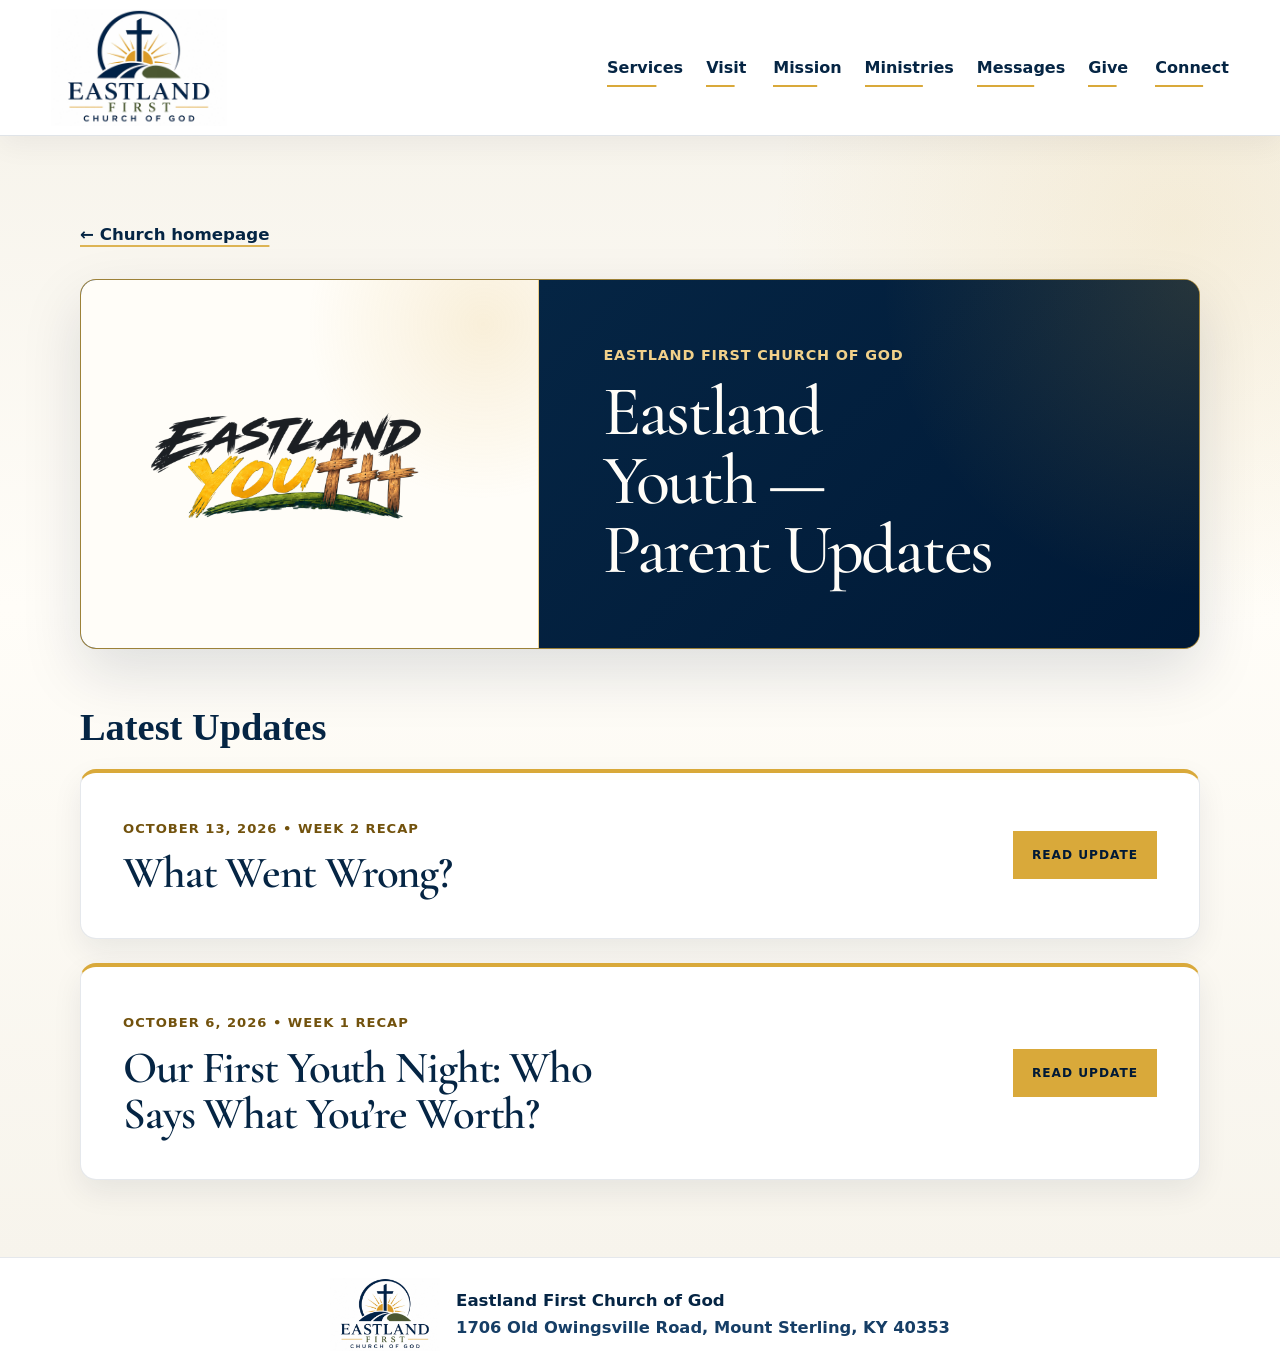
==== commit 5048ca64: "Publish Eastland Youth Week 2 parent update" ====
--- a/parent-updates/index.html
+++ b/parent-updates/index.html
@@ -119,7 +119,14 @@
         </header>
 
         <section class="newsletter-list" aria-labelledby="updates-list-title">
-          <h2 class="newsletter-list-heading" id="updates-list-title">Latest Update</h2>
+          <h2 class="newsletter-list-heading" id="updates-list-title">Latest Updates</h2>
+          <article class="newsletter-entry" style="margin-bottom: 24px;">
+            <div>
+              <time datetime="2026-10-13">October 13, 2026 • Week 2 Recap</time>
+              <h2>What Went Wrong?</h2>
+            </div>
+            <a class="newsletter-entry-link" href="2026-10-13-what-went-wrong/">Read update</a>
+          </article>
           <article class="newsletter-entry">
             <div>
               <time datetime="2026-10-06">October 6, 2026 • Week 1 Recap</time>
--- a/styles.css
+++ b/styles.css
@@ -690,12 +690,13 @@
 
 .time-grid {
   display: grid;
-  grid-template-columns: repeat(4, minmax(0, 1fr));
+  grid-template-columns: repeat(6, minmax(0, 1fr));
   gap: clamp(12px, 1.6vw, 18px);
 }
 
 .time-grid article {
   position: relative;
+  grid-column: span 2;
   min-height: 142px;
   overflow: hidden;
   padding: 24px;
@@ -709,6 +710,14 @@
     border-color 0.25s ease,
     box-shadow 0.25s ease,
     transform 0.25s ease;
+}
+
+.time-grid article:nth-child(4) {
+  grid-column: 2 / span 2;
+}
+
+.time-grid article:nth-child(5) {
+  grid-column: 4 / span 2;
 }
 
 .time-grid article::before {
@@ -1781,6 +1790,17 @@
   .four-column {
     grid-template-columns: repeat(2, minmax(0, 1fr));
   }
+
+  .time-grid article,
+  .time-grid article:nth-child(4) {
+    grid-column: auto;
+  }
+
+  .time-grid article:nth-child(5) {
+    grid-column: 1 / -1;
+    width: calc((100% - clamp(12px, 1.6vw, 18px)) / 2);
+    justify-self: center;
+  }
 }
 
 @media (max-width: 680px) {
--- a/newsletter.css
+++ b/newsletter.css
@@ -278,6 +278,104 @@
   font-weight: 700;
 }
 
+.newsletter-share-panel {
+  display: grid;
+  grid-template-columns: minmax(0, 1fr) auto;
+  gap: 18px 24px;
+  align-items: center;
+  margin-top: clamp(42px, 6vw, 60px);
+  padding: clamp(22px, 4vw, 32px);
+  border: 1px solid rgba(5, 37, 68, 0.13);
+  border-top: 4px solid var(--eastland-gold);
+  background:
+    radial-gradient(circle at 100% 0, rgba(217, 169, 58, 0.12), transparent 42%),
+    var(--eastland-cream);
+}
+
+.newsletter-share-heading h2 {
+  margin: 0;
+  padding: 0;
+  border: 0;
+  font-size: clamp(1.75rem, 3vw, 2.2rem);
+}
+
+.newsletter-share-heading p,
+.newsletter-share-panel .newsletter-share-feedback,
+.newsletter-share-panel .newsletter-share-fallback {
+  margin: 0;
+}
+
+.newsletter-share-heading p {
+  margin-top: 7px;
+  color: var(--eastland-blue);
+  font-size: 0.92rem;
+  line-height: 1.55;
+}
+
+.newsletter-share-actions {
+  display: flex;
+  flex-wrap: wrap;
+  gap: 10px;
+  justify-content: flex-end;
+}
+
+.newsletter-share-button,
+.newsletter-copy-button {
+  min-height: 48px;
+  padding: 12px 18px;
+  border: 1px solid var(--eastland-gold);
+  color: var(--eastland-navy-deep);
+  font: inherit;
+  font-size: 0.76rem;
+  font-weight: 800;
+  letter-spacing: 0.07em;
+  line-height: 1.2;
+  text-transform: uppercase;
+  cursor: pointer;
+}
+
+.newsletter-share-button {
+  background: var(--eastland-gold);
+}
+
+.newsletter-copy-button {
+  background: #fffdf8;
+}
+
+.newsletter-share-button:hover,
+.newsletter-share-button:focus-visible,
+.newsletter-copy-button:hover,
+.newsletter-copy-button:focus-visible {
+  border-color: #e5b84a;
+  background: #e5b84a;
+  box-shadow: 0 10px 22px rgba(0, 25, 54, 0.14);
+}
+
+.newsletter-share-panel .newsletter-share-feedback {
+  min-height: 1.5em;
+  grid-column: 1 / -1;
+  color: var(--eastland-navy);
+  font-size: 0.86rem;
+  font-weight: 800;
+  line-height: 1.5;
+}
+
+.newsletter-share-panel .newsletter-share-fallback {
+  grid-column: 1 / -1;
+  color: var(--eastland-blue);
+  font-size: 0.78rem;
+  line-height: 1.55;
+}
+
+.newsletter-share-fallback a {
+  color: var(--eastland-navy);
+  font-weight: 700;
+  overflow-wrap: anywhere;
+  text-decoration-color: rgba(217, 169, 58, 0.9);
+  text-decoration-thickness: 2px;
+  text-underline-offset: 4px;
+}
+
 .newsletter-article-footer {
   display: flex;
   flex-wrap: wrap;
@@ -374,6 +472,22 @@
     padding: 18px;
   }
 
+  .newsletter-share-panel {
+    grid-template-columns: 1fr;
+    gap: 16px;
+    padding: 22px 18px;
+  }
+
+  .newsletter-share-actions {
+    display: grid;
+    grid-template-columns: 1fr 1fr;
+  }
+
+  .newsletter-share-panel .newsletter-share-feedback,
+  .newsletter-share-panel .newsletter-share-fallback {
+    grid-column: 1;
+  }
+
   .newsletter-article-footer {
     flex-direction: column;
   }
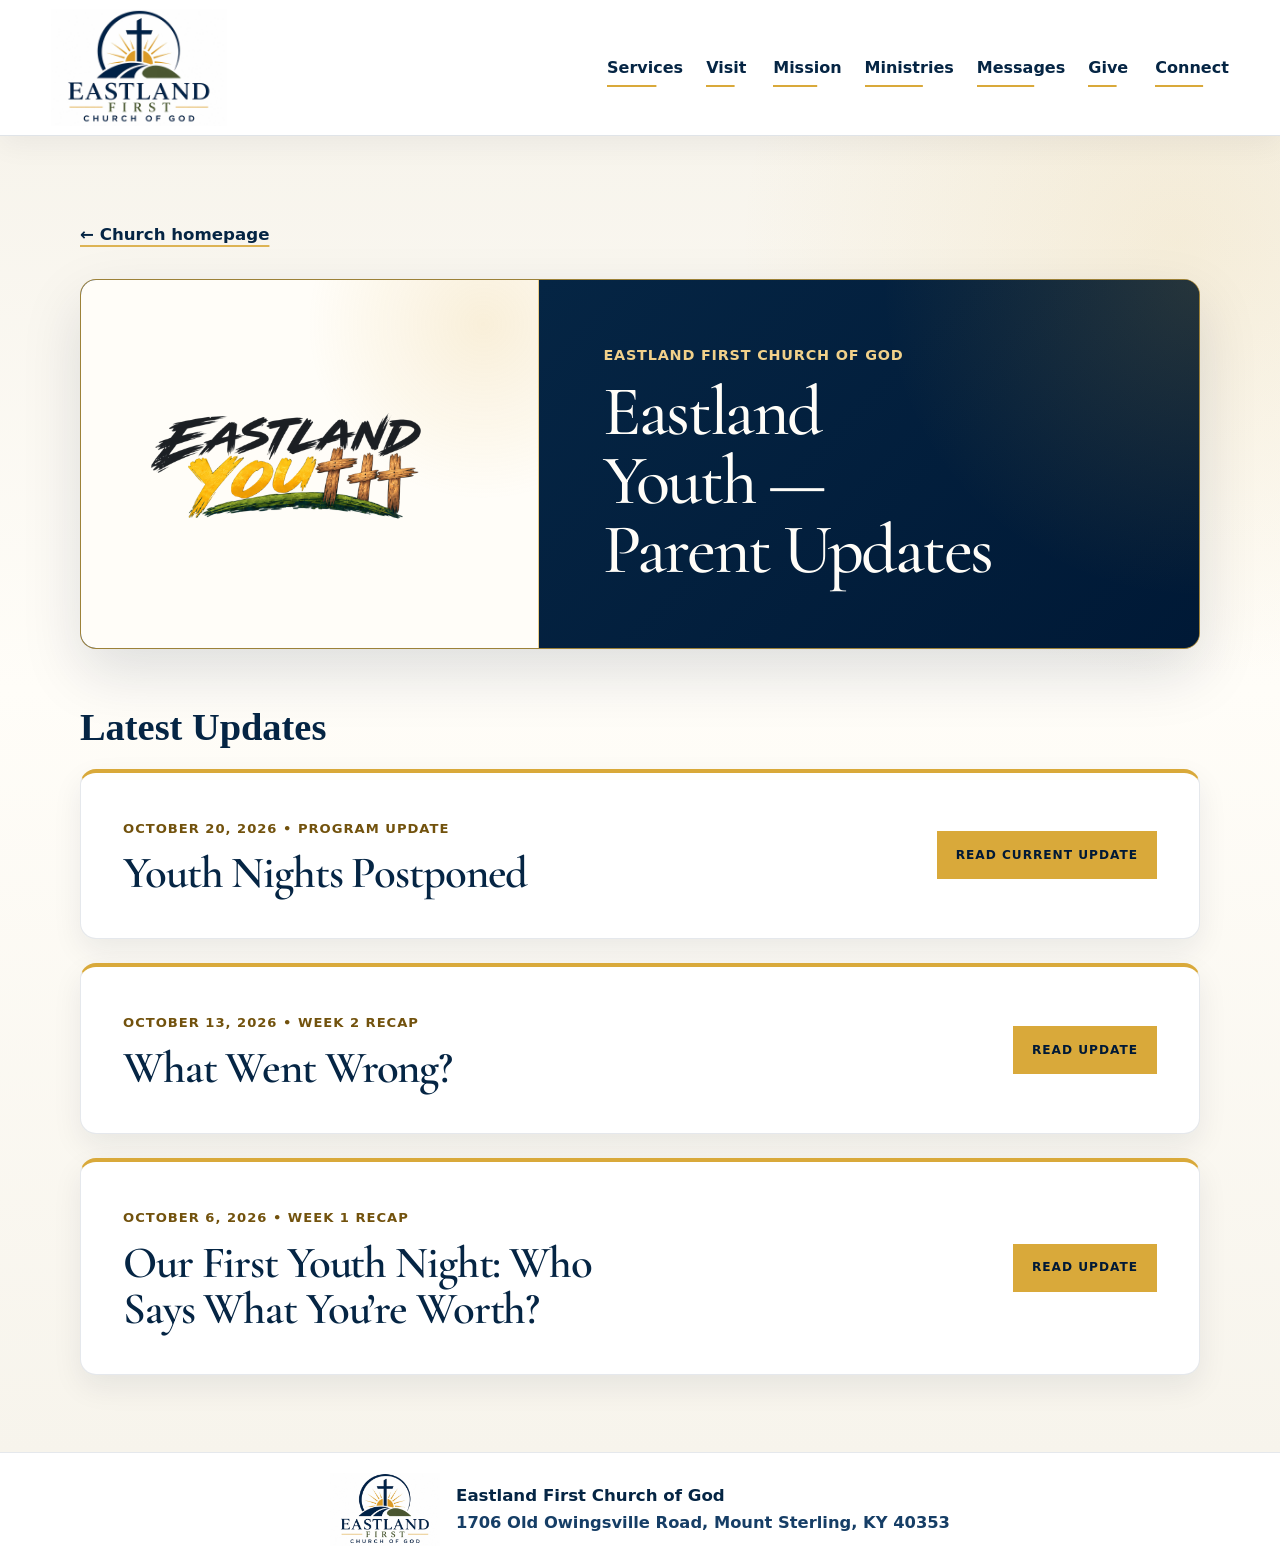
==== commit 03017891: "Update youth program status and current website notices" ====
--- a/parent-updates/index.html
+++ b/parent-updates/index.html
@@ -16,7 +16,7 @@
     <meta name="viewport" content="width=device-width, initial-scale=1" />
     <meta
       name="description"
-      content="Read Eastland Youth Parent Updates from Eastland First Church of God, including lesson recaps and ways families can continue the conversation at home."
+      content="Youth nights are postponed beginning October 20, 2026. Read the current Eastland Youth update and past lesson recaps from Eastland First Church of God."
     />
     <meta name="theme-color" content="#052544" />
     <meta name="apple-mobile-web-app-title" content="Eastland First" />
@@ -30,7 +30,7 @@
     <meta property="og:title" content="Eastland Youth — Parent Updates" />
     <meta
       property="og:description"
-      content="Lesson recaps and ways families can continue the conversation at home with Eastland Youth."
+      content="Youth nights are postponed beginning October 20, 2026. Read the current program update and past Eastland Youth lesson recaps."
     />
     <meta property="og:type" content="website" />
     <meta property="og:url" content="https://eastlandfirstchurchofgod.com/parent-updates/" />
@@ -44,7 +44,7 @@
     <meta name="twitter:title" content="Eastland Youth — Parent Updates" />
     <meta
       name="twitter:description"
-      content="Lesson recaps and ways families can continue the conversation at home with Eastland Youth."
+      content="Youth nights are postponed beginning October 20, 2026. Read the current program update and past Eastland Youth lesson recaps."
     />
     <meta
       name="twitter:image"
@@ -120,6 +120,13 @@
 
         <section class="newsletter-list" aria-labelledby="updates-list-title">
           <h2 class="newsletter-list-heading" id="updates-list-title">Latest Updates</h2>
+          <article class="newsletter-entry" style="margin-bottom: 24px;">
+            <div>
+              <time datetime="2026-10-20">October 20, 2026 • Program Update</time>
+              <h2>Youth Nights Postponed</h2>
+            </div>
+            <a class="newsletter-entry-link" href="../#youth-update">Read current update</a>
+          </article>
           <article class="newsletter-entry" style="margin-bottom: 24px;">
             <div>
               <time datetime="2026-10-13">October 13, 2026 • Week 2 Recap</time>
--- a/newsletter.css
+++ b/newsletter.css
@@ -31,6 +31,32 @@
   text-decoration-color: rgba(217, 169, 58, 0.85);
   text-decoration-thickness: 2px;
   text-underline-offset: 5px;
+}
+
+.newsletter-current-notice {
+  margin-bottom: 24px;
+  padding: 22px 24px;
+  border-left: 4px solid var(--eastland-gold);
+  border-radius: var(--radius);
+  background: var(--eastland-paper);
+  color: var(--eastland-navy);
+}
+
+.newsletter-current-notice h2 {
+  margin: 0 0 8px;
+  font-size: 1.5rem;
+  line-height: 1.2;
+}
+
+.newsletter-current-notice p {
+  margin: 0;
+  line-height: 1.65;
+}
+
+.newsletter-current-notice a {
+  color: inherit;
+  font-weight: 800;
+  text-underline-offset: 3px;
 }
 
 .newsletter-masthead {
